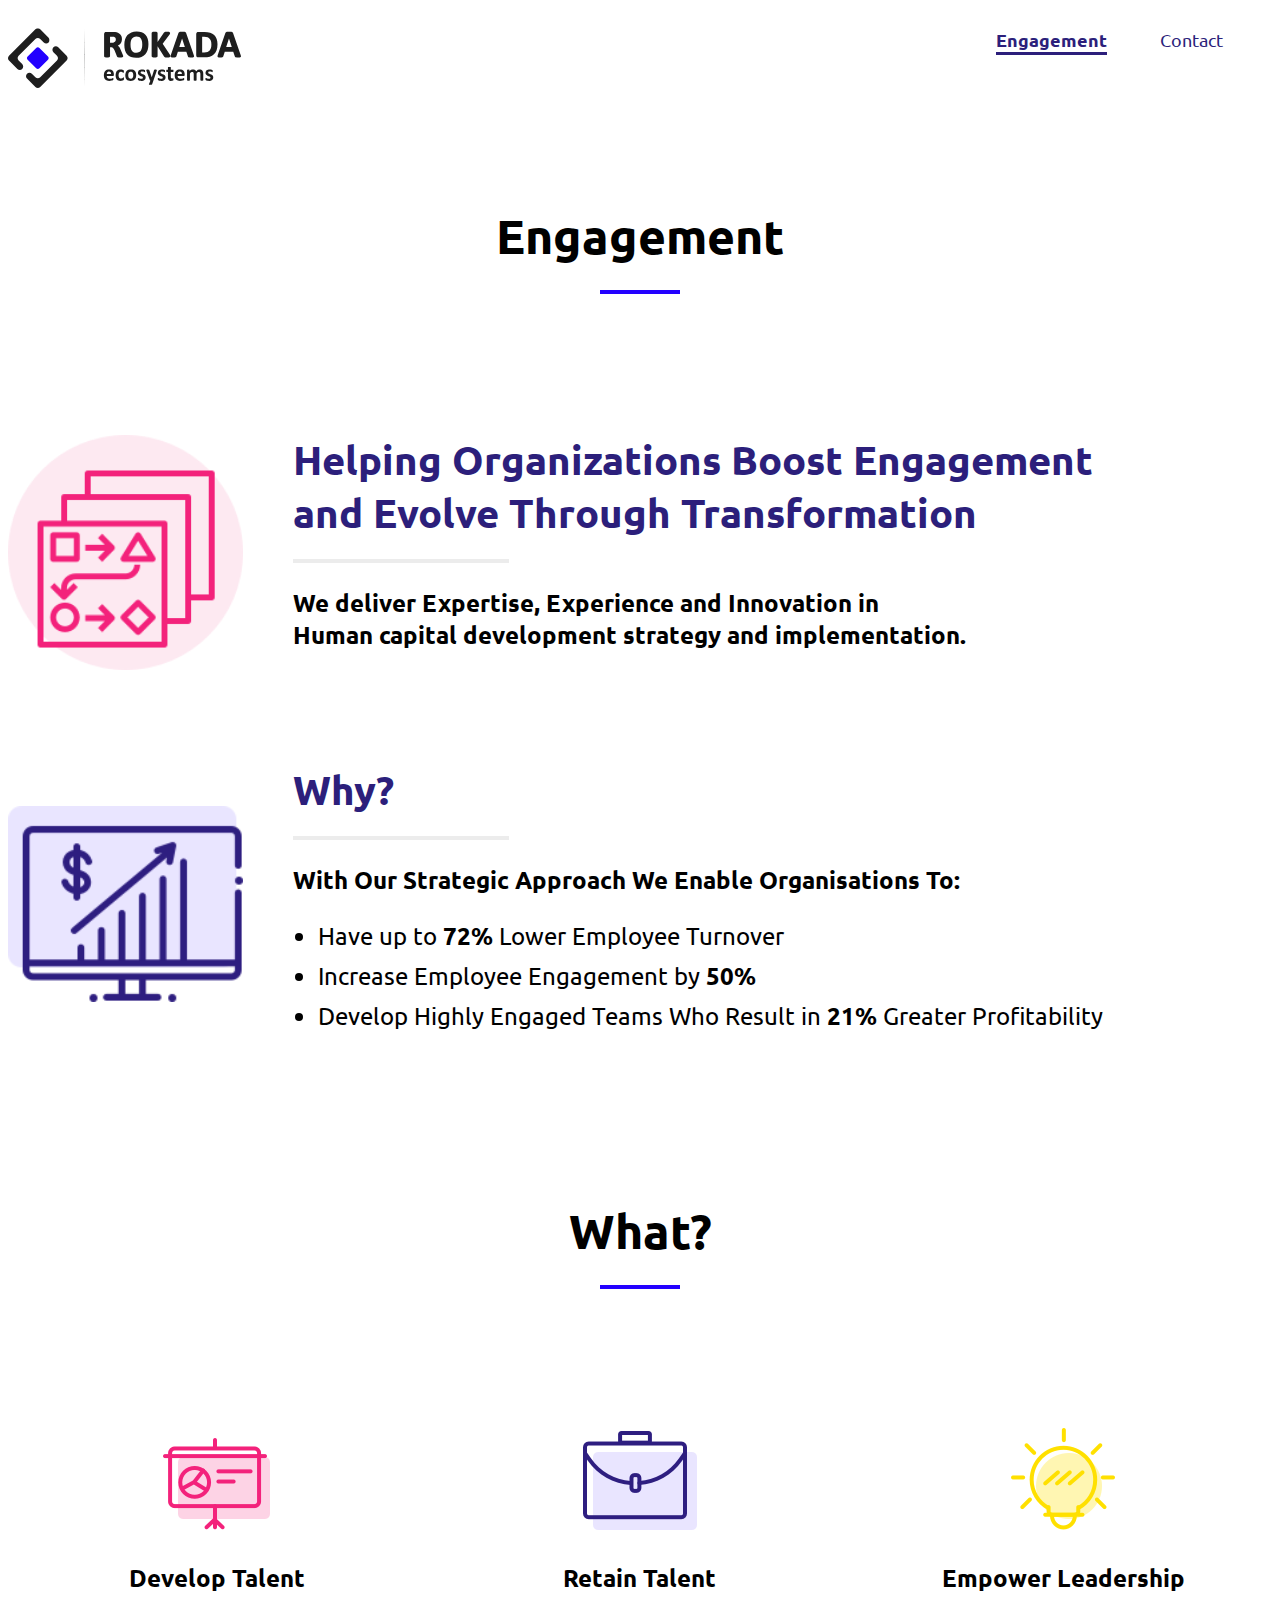
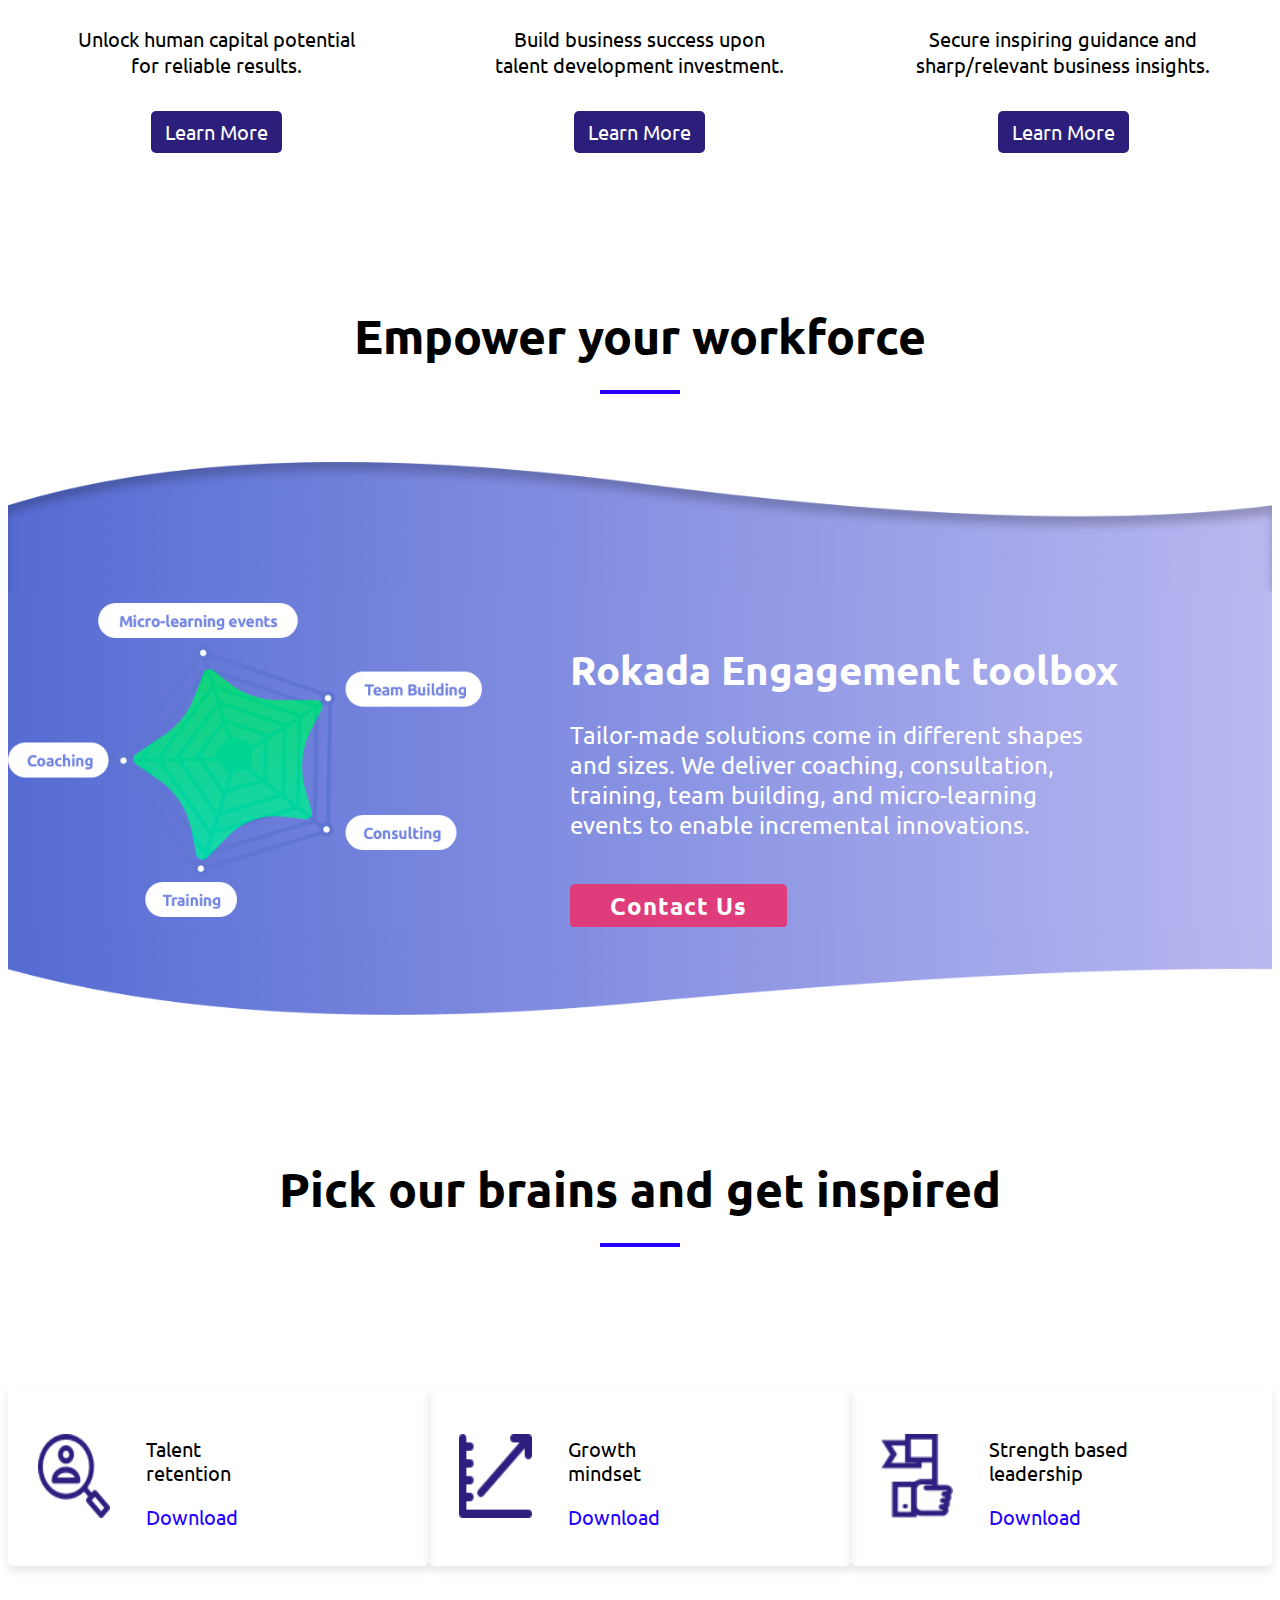
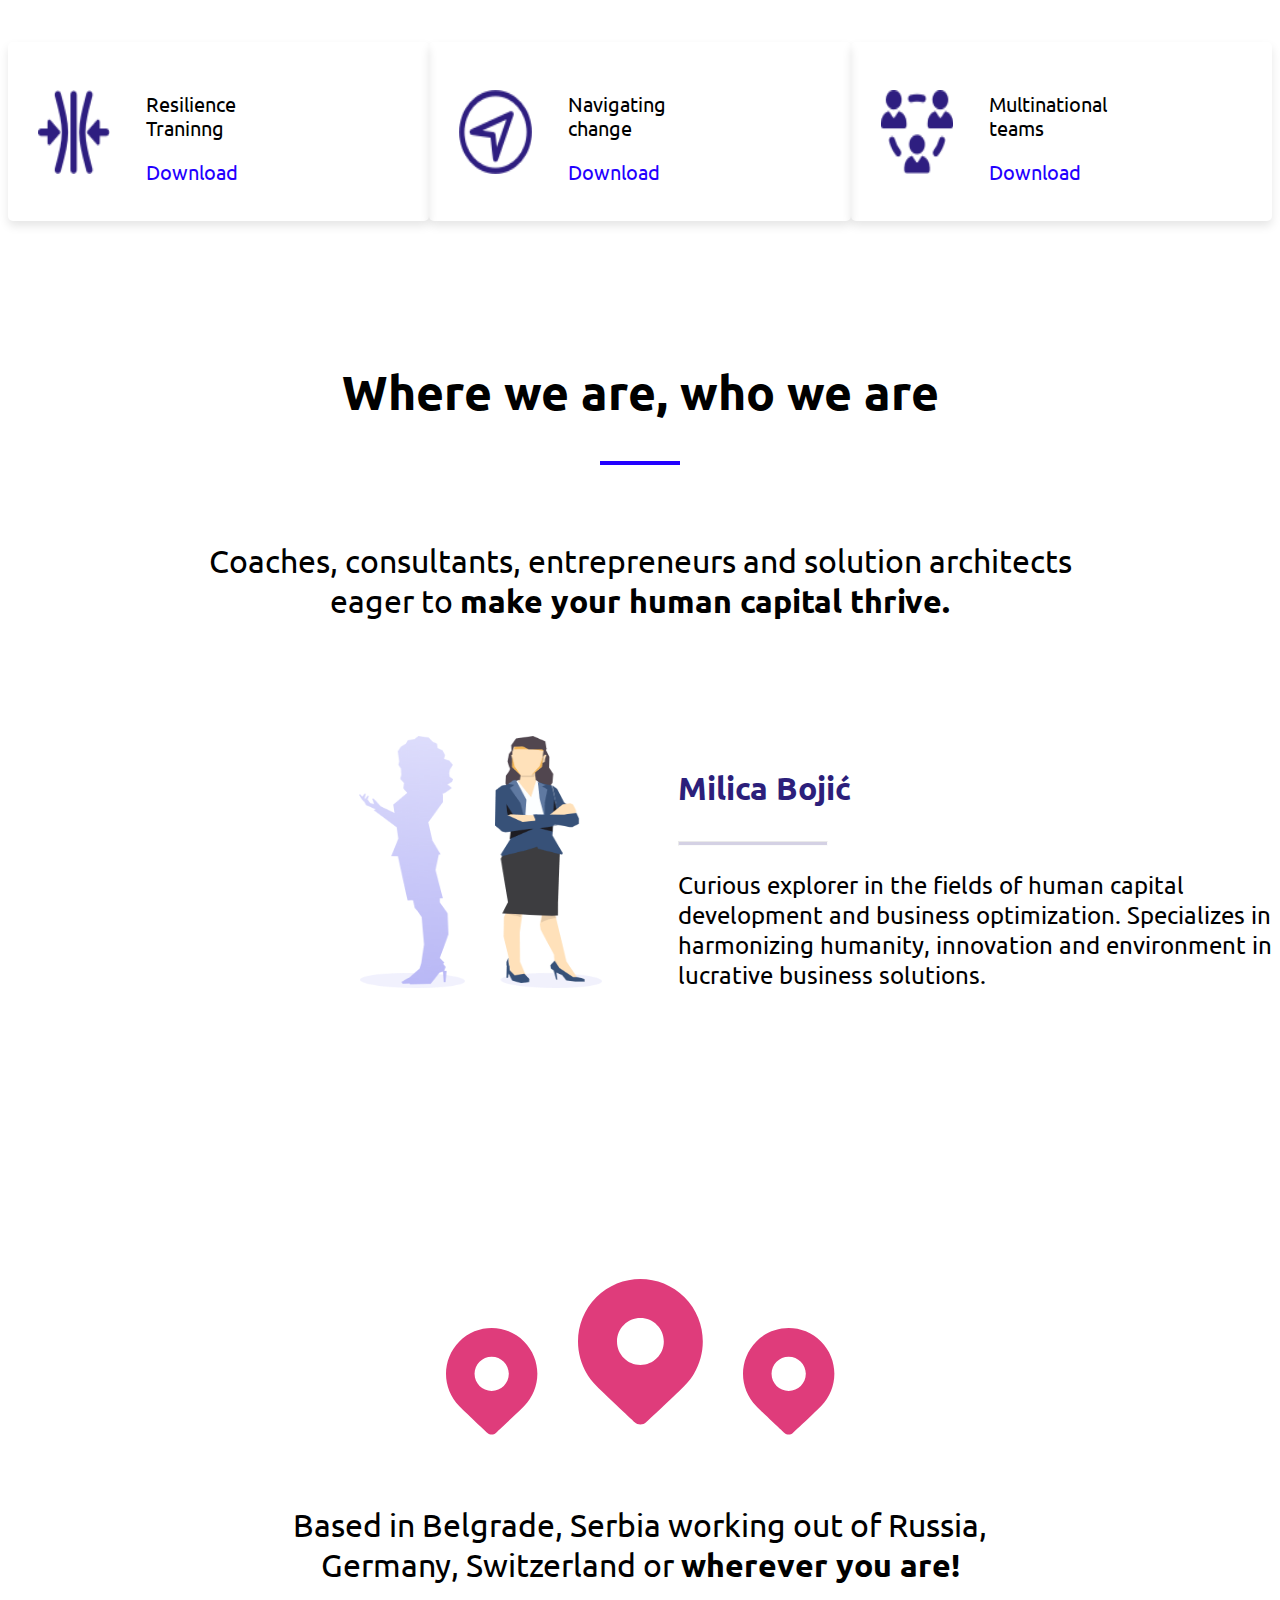
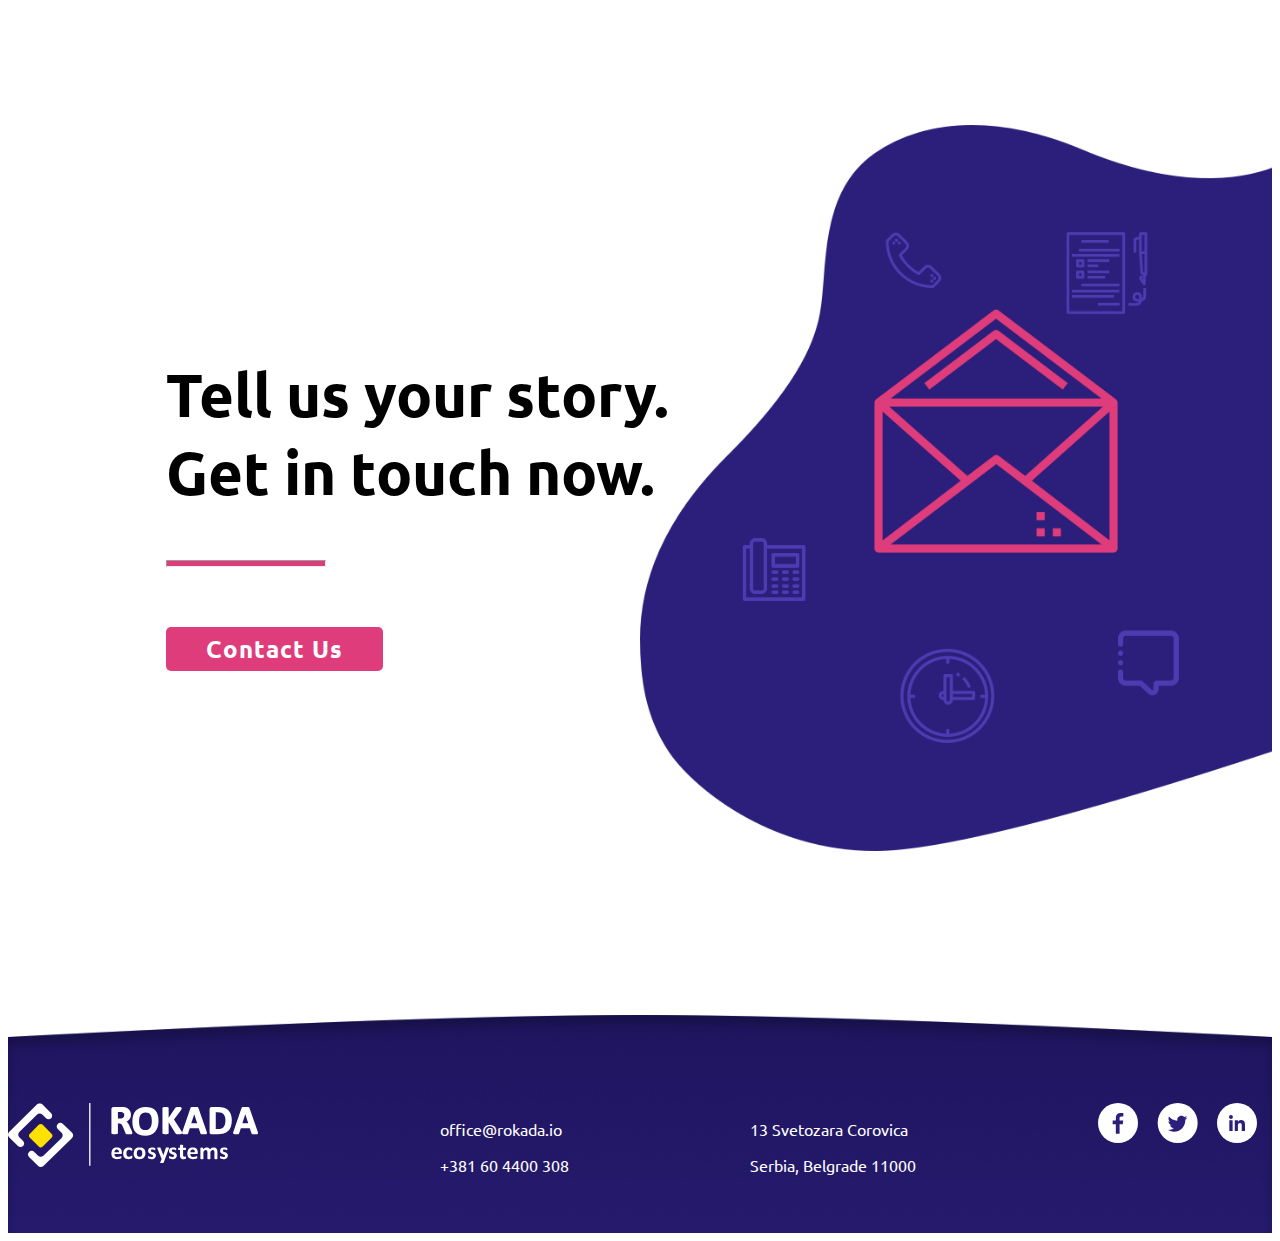
==== HTML/engagement.html @ 3eecfb26 "test" ====
<!DOCTYPE html>
<html lang="en">
<head>
    <meta charset="UTF-8">
    <meta name="viewport" content="width=device-width, initial-scale=1.0">
    <meta http-equiv="X-UA-Compatible" content="ie=edge">
    <link rel="stylesheet" href="https://stackpath.bootstrapcdn.com/bootstrap/4.1.3/css/bootstrap.min.css" integrity="sha384-MCw98/SFnGE8fJT3GXwEOngsV7Zt27NXFoaoApmYm81iuXoPkFOJwJ8ERdknLPMO"
        crossorigin="anonymous">
        <script src="https://code.jquery.com/jquery-3.3.1.slim.min.js" integrity="sha384-q8i/X+965DzO0rT7abK41JStQIAqVgRVzpbzo5smXKp4YfRvH+8abtTE1Pi6jizo" crossorigin="anonymous"></script>
        <script src="https://cdnjs.cloudflare.com/ajax/libs/popper.js/1.14.3/umd/popper.min.js" integrity="sha384-ZMP7rVo3mIykV+2+9J3UJ46jBk0WLaUAdn689aCwoqbBJiSnjAK/l8WvCWPIPm49" crossorigin="anonymous"></script>
        <script src="https://stackpath.bootstrapcdn.com/bootstrap/4.1.3/js/bootstrap.min.js" integrity="sha384-ChfqqxuZUCnJSK3+MXmPNIyE6ZbWh2IMqE241rYiqJxyMiZ6OW/JmZQ5stwEULTy" crossorigin="anonymous"></script>
    <link href="https://fonts.googleapis.com/css?family=Ubuntu:400,400i,500,700,700i" rel="stylesheet">
    <link rel="stylesheet" href="https://use.fontawesome.com/releases/v5.3.1/css/all.css" integrity="sha384-mzrmE5qonljUremFsqc01SB46JvROS7bZs3IO2EmfFsd15uHvIt+Y8vEf7N7fWAU"
        crossorigin="anonymous">
    <title>Engagement</title>
    <link rel="stylesheet" href="../CSS/main.css">
    <link rel="stylesheet" href="../CSS/motion-css-master/motion.min.css">
    <style>
        #imagesOfPeople{
            width: 70%;
            height: 100%;
        }
        #imagesOfPeople img{
            float: right;
            height: 252px;
            margin-left: 5%;
        }
    </style>
</head>
<body>
    <div class="container">
        <header id="engagementHeader">
            <nav class="animation fade-in-down" id="engagementNav">
                <div id="logo">
                    <a href="index.html"><img src="../PICS/188730809.svg" alt="" id="logoEngagement"></a>
                </div>
                <div id="navigationEng">
                    <ul>
                        <li id="navEngagement">Engagement</li>
                        <li class="engLis"><a href="contact.html">Contact</a></li>
                    </ul>
                </div>
            </nav>

            <nav class="navbar navbar-expand-lg navbar-light animation fade-in-down" id="nav3">
                <a class="navbar-brand" href="index.html"> <div id="logo">
                        <img src="../PICS/188730809.svg" alt="">
                    </div>
                </a>
                <button id="navButton" class="navbar-toggler" type="button" data-toggle="collapse" data-target="#navbarNav" aria-controls="navbarNav"
                    aria-expanded="false" aria-label="Toggle navigation">
                    <span class="navbar-toggler-icon"></span>
                </button>
                <div class="collapse navbar-collapse" id="navbarNav">
                    <ul class="navbar-nav">
                        <li class="nav-item active">
                            <a class="nav-link" href="index.html">Home <span class="sr-only">(current)</span></a>
                        </li>
                        
                        <li class="nav-item">
                            <a class="nav-link" href="contact.html">Contact</a>
                        </li>
                    </ul>
                </div>
            </nav>
        </header>

        <section id="engagement">
                <h2 class="h2s engagmentH2 ">Engagement</h2>
                <hr class="blueHR2">

                <div class="engagementDivs">
                    <div class="firstDiv animation">
                        <img src="../PICS/HelpingOrg.png" alt="">
                    </div>
                    <div class="secondDiv animation ">
                        <h3>Helping Organizations Boost Engagement <br> and Evolve Through Transformation</h3>
                        <hr>
                        <p id="secondDivPDesctop">We deliver Expertise, Experience and Innovation in <br> Human capital development strategy and implementation. </p>
                        <p id="secondDivPMobile">We deliver Expertise, Experience and Innovation in Human capital development strategy and implementation. </p>
                    </div>
                </div>

                <div class="engagementDivs">
                    <div class="firstDiv animation">
                        <img src="../PICS/Why.png" alt="">
                    </div>
                    <div class="secondDiv animation ">
                        <h3>Why?</h3>
                        <hr>
                        <p>With Our Strategic Approach We Enable Organisations To:</p>
                        <ul>
                            <li>Have up to <b>72%</b> Lower Employee Turnover</li>
                            <li>Increase Employee Engagement by <b>50%</b></li>
                            <li>Develop Highly Engaged Teams Who Result in <b>21%</b> Greater Profitability</li>
                        </ul>
                    </div>
                </div>
        </section>

        <section id="what">
            <h2 class="h2s engagmentH2">What?</h2>
            <hr class="blueHR2">
            <div id="whatDiv">
                <div class="whatDivs animation" id="developDiv">
                    <img src="../PICS/develop.png" alt="">
                    <h4>Develop Talent</h4>
                    <p>Unlock human capital potential <br> for reliable results. </p>
                    <button id="developButton">Learn More</button>
                </div>

                <div class="whatDivs1" id="developDivShow">
                    <p>Talent is an increasingly scarce resource, so it must be managed to the fullest effect. Letting talent development and engagement happen organically is the same like saying your product or service will develop and sell on their own. That may happen by luck, but we like to be in control of success. That’s why we help you develop and implement strategic retention and talent development for your organisation.</p>
                    <p id="closeDev">CLOSE</p>
                </div>

                <div class="whatDivs animation" id="talentDiv">
                    <img src="../PICS/retain.png" alt="">
                    <h4>Retain Talent</h4>
                    <p>Build business success upon <br> talent development investment.</p>
                    <button id="talentButton">Learn More</button>
                </div>

                <div class="whatDivs1" id="talentDivShow">
                    <p>Losing employees is in general expensive. Losing talent is even more so. These costs are real and measurable. Center for American progress finds that the cost of employee turnover ranges from 16 % for low-paying jobs to 213 % for high-paying jobs. It’s not only the cost of turnover that matters, but its about maximizing deliverables of employees by having them stay within the organization. We facilitate implementation of appropriate retention strategy to help you secure longevity and higher profitability.</p>
                    <p id="closeTalent">CLOSE</p>
                </div>

                <div class="whatDivs animation" id="leaderDiv">
                    <img src="../PICS/empower.png" alt="">
                    <h4>Empower Leadership</h4>
                    <p>Secure inspiring guidance and <br> sharp/relevant business insights.</p>
                    <button id="leaderButton">Learn More</button>
                </div>

                <div class="whatDivs1" id="leaderDivShow">
                        <p>Regardless of your organizational structure being more vertical or flat, leaders have a pivotal role in developing and running teams that succeed or fail to deliver results. There is no “one-size-fits-all” solution to what it means to a be a good leader, but those who inspire, nurture talent and act with integrity are the most successful ones. We help develop leadership that is most suitable for your organization.</p>
                        <p id="closeLeader">CLOSE</p>
                </div>

            </div>
        </section>
    </div>

        <h2 class="h2s engagmentH2" id="empowerH2">Empower your workforce</h2>
        <hr class="blueHR2" id="empowerHR">
        <img src="../PICS/top (1).png" alt="" id="engagementTop">
        <section id="empower">
            <div class="container">
                

                <div id="empowerDiv">
                    <div class="animation" id="empowerLeftDiv">
                        <img src="../PICS/empowerNet.png" alt="">
                    </div>
                    <div id="weCan">
                        <h3>Rokada Engagement toolbox</h3>
                        <p id="weCanDesctopP">Tailor-made solutions come in different shapes <br> and sizes. We deliver coaching, consultation, <br> training, team building, and micro-learning <br> events to enable incremental innovations.</p>
                        <p id="weCanMobileP">Tailor-made solutions come in <br> different shapes and sizes. We deliver coaching, consultation, training, <br> team building, and micro-learning events to enable incremental innovations</p>
                         
                        <button class="pinkButton" id="contactUs"><a href="mailto:office@rokada.io" class="contactUsA">Contact Us</a></button>
                    </div>
                </div>
            </div>
        </section>
        <img src="../PICS/bottom.png" alt="" id="engagementBottom">
        
        <div class="container">

        <section id="pickOur">
                <h2 class="h2s engagmentH2" id="empowerH2">Pick our brains and get inspired</h2>
                <hr class="blueHR2">
                <div class="pickOurDiv">
                    <div class="animation">
                        <img src="../PICS/talentRetention.png" alt="">
                        <div>
                            <p>Talent <br> retention</p>
                            <a href="#"><p>Download</p></a>
                        </div>
                    </div>
                    <div class="animation">
                        <img src="../PICS/growthMindset.png" alt="">
                        <div>
                            <p>Growth <br> mindset</p>
                            <a href="#"><p>Download</p></a>
                        </div> 
                    </div>
                    <div class="animation">
                        <img src="../PICS/leadership.png" alt="">
                        <div>
                            <p>Strength based <br> leadership</p>
                            <a href="#"><p>Download</p></a>
                        </div>
                    </div>
                </div>

                <div class="pickOurDiv">
                        <div class="animation">
                                <img src="../PICS/resilienceTraning (1).png" alt="">
                                <div>
                                    <p>Resilience <br> Traninng</p>
                                    <a href="#"><p>Download</p></a>
                                </div>
                            </div>
                            <div class="animation">
                                <img src="../PICS/navigateChange.png" alt="">
                                <div>
                                    <p>Navigating  <br> change</p>
                                    <a href="#"><p>Download</p></a>
                                </div> 
                            </div>
                            <div class="animation">
                                <img src="../PICS/multiTeams.png" alt="">
                                <div>
                                    <p>Multinational  <br> teams</p>
                                    <a href="#"><p>Download</p></a>
                                </div>
                            </div>
                </div>
        </section>    

        <section id="whereWho">
                <h2 class="h2s">Where we are, who we are</h2>
                <hr class="blueHR2" id="milicaHR">
                <p class="whereP animation" id="wherePDesctop">Coaches, consultants, entrepreneurs and solution architects <br> eager to <strong> make your human capital thrive.</strong></p>
                <p class="whereP" id="wherePMobile">Group of designers, entrepreneurs, data scientists, coaches, researchers eager to <strong>make business more <br> human.</strong></p>
                
                <div id="peopleAndMilica" class="peopleAndMilica2 animation">
                    <div id="imagesOfPeople" >
                        <!-- <img src="../PICS/deki_blank.png" alt=""> -->
                        <img src="../PICS/milica_full1.png" alt="" id="engagementMilica">
                        <img src="../PICS/marija_blank.png" alt="" id="engagementMarija">
                        <!-- <img src="../PICS/igor_blank.png" alt="">
                        <img src="../PICS/emin_blank.png" alt=""> -->
                    </div>    
        
                    <div class="milica" id="engagementMilicaDiv">
                        <h3>Milica Bojić</h3>
                        <hr>
                        <p>Curious explorer in the fields of human capital development and business optimization. Specializes in harmonizing humanity, innovation and environment in lucrative business solutions.</p>
                    </div>
                </div>
    
                <div id="pin">
                    <img src="../PICS/pins.svg" alt="">
                    <p class="pinDesctop">Based in Belgrade, Serbia working out of Russia, <br> Germany, Switzerland or <b>wherever you are!</b></p>
                    <p class="pinMobile" >Based in Belgrade, Serbia working out of Russia, Germany, Switzerland or <b>wherever you are!</b></p>
                </div>
            </section>
        </div>
    
            <section id="inTouch">
                <div class="container">
                    <img src="../PICS/contactIllus.png" alt="" id="contactIllus2">
                    <div id="getInTouch" class="animation">
                        <h2>Tell us your story. <br> Get in touch now.</h2>
                        <hr>
                        <button class="pinkButton" id="contactUs"><a href="mailto:office@rokada.io" class="contactUsA">Contact Us</a></button>
                    </div>
                    <div id="pismo">
                    </div>
                </div>    
                <img src="../PICS/contactIllus.png" alt="" id="contactIllus" class="animation">
            </section>
        
            <footer  id="footerEngagment">
                    <div class="container">
                         <div id="footerEngagmentDivs">
                             <div id="adrress">
                                 <img src="../PICS/LogoOnDark (1).svg" alt="">
                                 <!-- <p>office@rokada.io</p>
                                 <p >+381 60 4400 308</p>
                                 <p>13 Svetozara Corovica</p>
                                 <p>Serbia, Belgrade 11000</p> -->
                             </div>
     
                             <div class="footerEngagmentDiv">
                                <p>office@rokada.io</p>
                                <p >+381 60 4400 308</p>
                                 <!-- <h5>ABOUT</h5>
                                 <p>TEAM</p>
                                 <p>OUR WORK</p>
                                 <p><a href="mailto:office@rokada.io" class="contactA">CONTACT</a></p> -->
                             </div>
     
                             <div class="footerEngagmentDiv">
                                <p>13 Svetozara Corovica</p>
                                <p>Serbia, Belgrade 11000</p>
                                 <!-- <h5>PRODUCTS</h5>
                                 <p>CONSULTING</p>
                                 <p>UX INTERVENTION</p>
                                 <p>UX/UI OVERHAUL</p>
                                 <p>ENTERPRISE</p> -->
                             </div>
     
                             <!-- <div class="footerEngagmentDiv">
                                 <h5>PRESS</h5>
                                 <p>BROCHURES</p>
                                 <p>PRESS KIT</p>
                             </div> -->
     
                             <div class="socialNetworkIcons">
                                     <a href="#"><img src="../PICS/Group 20.svg" alt="" class="engagmentSocialNetwork"></a>
                                     <a href="#"><img src="../PICS/Group 21.svg" alt="" class="engagmentSocialNetwork"></a>
                                     <a href="#"><img src="../PICS/Group 22.svg" alt="" class="engagmentSocialNetwork"></a>
                             </div>
                         </div>
                    </div> 
             </footer>
          
    <script src="../JS/main.js"></script>
             
</body>
</html>
---- CSS/main.css ----
body{
    font-family: Ubuntu;
}
.container{
    width: 100%;
    margin: 0 auto;
    font-family: 'Ubuntu', sans-serif;
}

header{
    height: 95%;
    position: relative;
}

#mreza{
       z-index: -5;
    width: 55%;
    height: 100%;
    position: absolute;
    top: 52;
    right: 0;
    margin-bottom: 140px;
    float: right;
}

#nav2{
    display: none;
}

#nav3{
    display: none;
}

#nav1{
    padding-top: 20px;
    visibility: hidden;
}

#nav1 div{
    display: inline-block;
}

#navigation{
    float: right;
}

#navigation ul{
    list-style-type: none;
    margin: 0;
    padding: 0;
}

#navigation li{
    display: inline-block;
    color: #2C1F7B;
    font-family: 'Ubuntu', sans-serif;
    font-size: 18px;
    /* padding: 4px 8px; */
    margin-right: 35px;
}

#navigation a{
    text-decoration: none;
    color: #2C1F7B;
    padding: 8px 14px;
    border-radius: 5px;
    
}

#navigation a:hover{
    color: #ffffff !important;
    background-color: #2C1F7B;
    
}

#navigation li:hover{
    background-color: #2C1F7B;
    border-radius: 5px;
    cursor: pointer;
}

#headersection{
    width: 45%;
    margin-top: 60px;
    padding-bottom: 25%;
}

#headersection h1{
    font-weight: bolder;
    font-size: 64px;
    color: #2C1F7B;
}

#headersection h6{
    color: #2C1F7B;
    font-family: 'Ubuntu', sans-serif;
    margin-top: 25px;
    font-size: 24px;
}

.pinkButton{
    font-family: 'Ubuntu' ,sans-serif;
    font-size: 24px;
    background-color:#DF3C7B;
    outline: none;
    border-radius: 5px;
    border: none;
    color: #fff;
    padding: 6px 20px;
    font-weight: bold;
    letter-spacing: 1px;
    margin-top: 20px;
}

button:focus{
    outline: none !important;
}

#contactUs{
    padding: 6px 40px;
    
}

.central{
    width: 66%;
    text-align: center;
    margin: 0 auto;
    font-family:'Ubuntu', sans-serif;
}

#offer{
    margin-top: 7%;
    font-size: 32px;
}

#top{
    width: 100%;
    position: relative;
    top: 3px;
    margin-top: 7%;
}

#howDoYouFeel{
    background: linear-gradient(to left, #B9B8F1 0%, #566CD3 100%);
    color: #ffffff;
}

#bottom{
    width: 100%;
    position: relative;
    bottom: 2px;
}

#howDoYouFeel h3{
    text-align: center;
    font-family: 'Ubuntu', sans-serif;
    font-size: 36px;
    font-weight: bold;
}

#howP{
    margin: 47px auto 36px auto;
    text-align: center;
    font-family: 'Ubuntu', sans-serif;
    font-size: 24px;
}

#howDoYouFeel ul{
    width: 65%;
    margin: 25px auto;
    box-sizing: border-box;
    background-color: rgba(255,255,255,0.1);
    padding: 19px 20px 22px 50px;
    font-size: 24px;
    font-family: 'Ubuntu', sans-serif;
}

#howDoYouFeel ul p{
    position: relative;
    right: 18px;
    font-family: 'Ubuntu', sans-serif;
    font-weight: bold;
}

#howDoYouFeel hr{
    width: 14%;
    background-color: #fff;
    height: 3px;
}





#weUnderstand{
    width: 25%;
    margin: 0 auto;
    font-size: 32px;
    font-family: 'Ubuntu', sans-serif;
}



#unpack{
    text-align: center;
    margin-top: 11%;
}

.h2s{
    font-family: 'Ubuntu', sans-serif;
    font-weight: bold;
    font-size: 48px;
}

#unpackP{
    text-align: center;
    font-family: 'Ubuntu', sans-serif;
    font-size: 24px;    
}



.blueHR{
    width: 17%;
    background-color: #2300FF;
    height: 4px;
    margin-top: 2%;
    margin-bottom: 6%;
}

#icons1{
    display: flex;
    justify-content: space-around;
    align-items: flex-end;
    margin-top: 7%;
}

#icons1 div{
    justify-content: flex-end;
    visibility: hidden;    
}

#icons1 h5{
    color: #2C1F7B;
    margin-top: 15px;
    font-family: 'Ubuntu', sans-serif;
    font-size: 24px;
    font-weight: bold;
}

#icons1 p{
    font-family: 'Ubuntu', sans-serif;
    font-size: 20px;    
} 

#icons1 img{
    width: 80%;
}

#weOffer{
    margin-top: 11%;
}

#pyramid2{
    display: none;
}

#weOffer h2{
    text-align: center;
}

#weOffer img{
    width: 50%;
    height: 600px;
    margin-right: 1%;
}



#weOfferDiv{
    display: flex;
    justify-content: space-between;
    margin-top: 8%;
}

#weOfferDiv h5{
    font-family: 'Ubuntu', sans-serif;
    font-size: 24px;
    margin-bottom: 4px;    
}

#weOfferDiv div{
    width: 60%;
}

#weOfferDiv > div{
    visibility: hidden;
}

#weOfferDiv p{
    font-family: 'Ubuntu', sans-serif;
    font-size: 20px;    
}
.goldP{
    border: 2px solid #FFAD00;
    color: #FFAD00;
    opacity: 0.5;
    border-radius: 5px ;
    padding: 4px 5px 4px 12px;
    width: 39%;
    font-family: 'Ubuntu', sans-serif;
    font-size: 20px;
    margin-bottom: 10%;    
}

#engagmentDiv{
    position: relative;
    bottom: 4%;
}

#learnNow{
    border-radius: 5px;
    background-color: #2300FF;
    outline: none;
    border: none;
    color: #fff;
    padding: 8px 23px 8px 17px;
    margin-bottom: -2%;
    font-family: 'Ubuntu', sans-serif;
    font-size: 20px;    
}

#learnNow:hover{
    cursor: pointer;
}

#why{
    margin-top: 11%;
}
#why h2{
    text-align: center;
}

#why h5{
    font-family: 'Ubuntu', sans-serif;
    font-weight: bold;
    font-size: 24px;
    margin-top: 35px;    
}

#icons2 .blueHR{
    margin-top: 9px;
    margin-bottom: 27px;
}

#why p{
    font-family: 'Ubuntu', sans-serif;
    font-size: 20px;    
    font-weight: normal;
}

#icons2{
    display: flex;
    justify-content: space-between;
}

#icons2 div{
    width: 33%;
    text-align: center;
    margin-left: 55px;
    visibility: hidden;
}

#whereWho{
    margin-top: 11%;
}

#whereWho h2{
    text-align: center;
}

.whereP{
    text-align: center;
    font-family: 'Ubuntu', sans-serif;
    font-size: 32px;
}

#imagesOfPeople{
    margin-right: 6%;
    width: 100%;
    
}

#imagesOfPeople img{
    width: 18%;
    height: 100%;
    cursor: pointer;
}

#peopleAndMilica{
    display: flex;
    /* justify-content: space-between; */
    /* align-items: center; */
    margin-top: 9%;
    padding-bottom: 10%;
    visibility: hidden;
}

/* #milicaBlank{
    height: 256px;
} */
/* #peopleAndMilica div{
    display: inline-block;
} */

#milicaHR{
    margin-bottom: 6%;
}

.milica hr{
    width: 25%;
    height: 3px;
    margin: 25px 0 23px 0;
    background-color: #2C1F7B;
    opacity: 0.2;
}

.milica{
    width: 70%;
}

/* #engagementMilicaDiv{
    visibility: hidden;
} */

.milica h3{
    color: #2C1F7B;
    font-weight: bold;
    font-family: 'Ubuntu', sans-serif;
    font-size: 32px;
}

.milica p{
    font-family: 'Ubuntu', sans-serif;
    font-size: 24px;    
}
#pin{
    text-align: center;
    margin-top: 11%;
}

#pin img{
    margin-bottom: 35px;
}

#pin p{
    font-family: 'Ubuntu', sans-serif;
    font-size: 32px;
    margin-bottom: 11%;
}

#inTouch hr{
    width: 25%;
    height: 5px;
    margin: 40px 0;
    background-color: #DF3C7B;    
}

#inTouch{
    display: flex;
    justify-content: space-between;
    align-items: center;
    margin-bottom: 13%;
}

#getInTouch{
    position: relative;
    left: 25%;
    visibility: hidden;
}

#getInTouch h2{
    font-family: 'Ubuntu', sans-serif;
    font-size: 60px;
    font-weight: bold;    
}

#getInTouch button{
    font-family: 'Ubuntu', sans-serif;
    font-size: 24px;
    font-weight: bold;    
    background-color: #DF3C7B;
    
}

#contactIllus{
    width: 50%;
    /* visibility: hidden; */
}

footer{
    background-image: url(../PICS/footer.png);
    padding-top: 7%;
    padding-bottom: 2%;
    background-repeat: no-repeat;
    background-size: cover;
}

.footerDiv{
    display: flex;
    justify-content: space-between;
    color: #ffffff;

}

.footerCards{
    font-family: 'Ubuntu', sans-serif;
    font-size: 16px;    
}

.footerCards h5{
    margin-bottom: 20px;
}

.footerCards p{
    /* opacity: 0.5; */
    margin-bottom: 10px;
}

.socialNetworkIcons img{
    margin-right: 15px;
}

.adrressLocation{
    font-family: 'Ubuntu', sans-serif;
    font-size: 16px;   
}

.adrressLocation img{
    margin-bottom: 37px;
}

.adrressLocation p{
    margin-bottom: 0;
}

.adrressLocation p:nth-of-type(2){
    margin-bottom: 15px;
}

#mobileP{
    display: none;
}

.pinMobile{
    display: none;
}

#contactIllus2{
    display: none;
}

#secondDivPMobile{
    display: none;
}

#weCanMobileP{
    display: none;
}

#wherePMobile{
    display: none;
}

#dekiFull{
    display: none;
}

#developDivShow{
    display: none;
    border-radius: 5px;
    box-shadow: 0 1px 5px 0 rgba(0,0,0,0.1);
    padding: 12px;
}

#talentDivShow{
    display: none;
    border-radius: 5px;
    box-shadow: 0 1px 5px 0 rgba(0,0,0,0.1);
    padding: 12px;
}

#leaderDivShow{
    display: none;
    border-radius: 5px;
    box-shadow: 0 1px 5px 0 rgba(0,0,0,0.1);
    padding: 12px;
}

#closeDev{
    font-size: 20px;
    color: #2C1F7B;
    cursor: pointer;
}

#closeTalent{
    font-size: 20px;
    color: #2C1F7B;
    cursor: pointer;
}

#closeLeader{
    font-size: 20px;
    color: #2C1F7B;
    cursor: pointer;
}

#wherePDesctop{
    visibility: hidden;
}

/* ENGAGEMENT*/


#engagementMilica, #engagementMarija{
    width: 256px;
}
#engagementNav div{
    display: inline-block;
}

#navigationEng{
    float: right;
}

#navigationEng ul{
    list-style-type: none;
    margin: 0;
    padding: 0;
}

#navigationEng li{
    display: inline-block;
    color: #2C1F7B;
    font-family: 'Ubuntu', sans-serif;
    font-size: 18px;
    margin-right: 35px;
}

#navigationEng a{
    text-decoration: none;
    color: #2C1F7B;
    padding: 8px 14px;
}

#navigationEng a:hover{
    background-color: #2C1F7B;
    color: #ffffff;
    padding: 8px 14px;
    border-radius: 5px;
}

#navEngagement{
   font-weight: bold;
   border-bottom: 3px solid #2C1F7B; 
}

#engagementHeader{
    margin-bottom: 9%;
}

 .engagmentH2{
    text-align: center;
    margin-bottom: 24px;
}

/* #engagementDivs div{
    display: inline-block;
} */

.engagementDivs{
    display: flex;
    justify-content: space-between;
    align-items: center;
    margin-bottom: 7%;
}

.firstDiv{
    width: 24%;
    margin-right: 4%;
    visibility: hidden;
}

.firstDiv img{
    width: 100%;
}

.secondDiv{
    width: 100%;
    visibility: hidden;
}

.engagementDivs h3{
    font-family: 'Ubuntu', sans-serif;
    font-weight: bold;
    font-size: 40px;
    color: #2C1F7B;
    margin: 0;
    
}

.engagementDivs hr{
    width: 22%;
    margin: 20px 0;
    background-color: #ECECEC;
    height: 4px;
    border: none;
}

.engagementDivs p{
    font-family: 'Ubuntu', sans-serif;
    font-size: 24px;
    font-weight: bold;
}

.engagementDivs ul{
    padding-left: 25px; 
}

.engagementDivs li{
    font-family: 'Ubuntu', sans-serif;
    font-size: 24px;
    margin-bottom: 8px;
}

#what hr{
    width: 80px;
}

#whatDiv{
    display: flex;
    justify-content: space-between;
    align-items:flex-end;
}

.whatDivs{
    width: 33%;
    text-align: center;
    visibility: hidden;
}
.whatDivs1{
    width: 33%;
    text-align: center;
    
}

.whatDivs h4{
    font-family: 'Ubuntu', sans-serif;
    font-size: 24px;
    font-weight: bold;
    margin-top: 7%;
}
.whatDivs1 h4{
    font-family: 'Ubuntu', sans-serif;
    font-size: 24px;
    font-weight: bold;
    margin-top: 7%;
}



.whatDivs p{
    font-family: 'Ubuntu', sans-serif;
    font-size: 20px;
    margin-top: 6%;
    margin-bottom: 8%;
}
.whatDivs1 p{
    font-family: 'Ubuntu', sans-serif;
    font-size: 20px;
    margin-top: 6%;
    margin-bottom: 8%;
}

.whatDivs button{
    font-family: 'Ubuntu', sans-serif;
    font-size: 20px;
    background-color: #2C1F7B;
    color: #ffffff;
    border-radius: 5px;
    padding: 8px 14px;
    border: none;
    outline: none;   
    cursor: pointer; 
}
.whatDivs1 button{
    font-family: 'Ubuntu', sans-serif;
    font-size: 20px;
    background-color: #2C1F7B;
    color: #ffffff;
    border-radius: 5px;
    padding: 8px 14px;
    border: none;
    outline: none;   
    cursor: pointer; 
}

#what{
    margin: 12% 0;
    
}

#empower{
    background: linear-gradient(to left, #B9B8F1 0%, #566CD3 100%);
    padding-top: 1%;
    
}

#empowerDiv{
    display: flex;
    justify-content: space-between;

}

#empowerLeftDiv{
    margin-left: 0;
    margin-right: 7%;
    width: 54%;
    height: 100%;
    visibility: hidden;
}

#empowerLeftDiv img{
    width: 100%;
    height: 100%;
}

#weCan{
    width: 80%;
    /* visibility: hidden; */
}

#weCan h3{
    margin-bottom: 2%;
}

#copySpan{
    border: 3px dashed #ffffff;
    font-size: 20px;
    font-weight: normal;
    padding: 6px 12px;
    transform: rotate(-18deg);
    display: inline-block;
    
}


#empowerDiv h3{
    font-family: 'Ubuntu', sans-serif;
    font-size: 40px;
    font-weight: bold;
    color: #ffffff;    
}

#empowerHR{
    margin-bottom: 5%;
}

#empowerDiv p{
    font-family: 'Ubuntu', sans-serif;
    font-size: 24px;
    color: #ffffff;    
}

#empowerH2{
    margin-top: 0;
}

#engagementTop{
    width: 100%;
    position: relative;
    top: 5px;
}

#engagementBottom{
    width: 100%;
    position: relative;
    bottom: 1px;
    margin-bottom: 11%;
}



.blueHR2{
    width: 80px;
    background-color: #2300FF;
    height: 4px;
    margin-top: 24x;
    margin-bottom: 11%;
    border: none;
}

.pickOurDiv{
    display: flex;
    justify-content: space-between;
    margin-bottom: 6%;
}

.pickOurDiv > div{
    display: flex;
    justify-content: space-between;
    align-items: center;
    box-shadow: 0 5px 10px 0 rgba(0,0,0,0.1);
    border-radius: 5px;
    padding: 30px 30px;
    width: 30%;
    visibility: hidden;
}

.pickOurDiv > div img{
    width: 20%;
    height: 70%;

}

.pickOurDiv > div p{
    font-family: 'Ubuntu', sans-serif;
    font-size: 20px;
    line-height: 1.2em;
    margin-bottom: 3%;
}


.pickOurDiv > div a{
    text-decoration: none;
    color: #2300FF;
}

.pickOurDiv > div div{
    width: 70%;
}

#footerEngagment{
    color: #ffffff;
    
}

#footerEngagmentDivs{
    display: flex;
    justify-content: space-between;
}


.footerEngagmentDiv{
    font-family: 'Ubuntu', sans-serif;
    font-size: 16px;
}

.footerEngagmentDiv h5{
    margin-bottom: 20px;
}

.footerEngagmentDiv p{
    /* opacity: 0.5; */
    margin-bottom: 10px;
    
}

#adrress{
    font-family: 'Ubuntu', sans-serif;
    font-size: 16px;  
}


#adrress img{
    margin-bottom: 37px;
}

#adrress p{
    margin-bottom: 0;
}

#adrress p:nth-of-type(2){
    margin-bottom: 15px;
}

.engagmentSocialNetwork{
    margin-right: 15px;
}

#engagementNav{
    padding-top: 20px;
    visibility: hidden;
}


.contactUsA{
    text-decoration: none !important;
    color: #ffffff !important;
}

.contactA{
    text-decoration: none;
    color: #fff;
}

.contactA:hover{
    text-decoration: none;
    color: #fff;
}

#pyramid1{
    visibility: hidden;
}



/*  CONTACT */

#container1{
    width: 80%;
    margin: 0 auto;
}

#contactForm{
    margin: 0 auto 12% auto;
    width: 40%;
    box-shadow: 1px 1px 44px rgba(38, 63, 90, 0.09);
    padding: 3.2% 4% 6% 4%;
    font-family: 'Ubuntu', sans-serif;
    
}
label{
    width: 100%;
    margin-bottom: 10%;
}

label:last-of-type{
    margin-bottom: 7%;
}

label p{
    color: #2C1F7B;
    font-weight: bold;
}
#name, #email{
    width: 100%;
    border: 0;
    border-bottom: 2px solid #dee6eb;
    padding-bottom: 18px;
    /* color: #2C1F7B; */
    outline: none;    
}

#name:focus, #email:focus{
    border-bottom: 2px solid #2C1F7B;
    
}

#message{
    width: 100%;
    border: 2px solid #dee6eb;
    outline: none;
}

#message:focus{
    border: 2px solid #2C1F7B;
    
}

#contactH2{
    font-family: 'Ubuntu', sans-serif;
    /* color: #2C1F7B; */
    text-align: center;
    margin: 5% 0 0 0;
    font-weight: bold;
}

#contactH2 + hr{
    width: 14%;
    background-color: #2300FF;
    height: 4px;
    
    margin-bottom: 6%;    
}

#submit{
    font-family: 'Ubuntu' ,sans-serif;
    font-size: 20px;
    background-color:#DF3C7B;
    outline: none;
    border-radius: 5px;
    border: none;
    color: #fff;
    padding: 6px 20px;
    font-weight: bold;
    letter-spacing: 1px;
    float: right;
}



@media only screen and ( max-width: 600px ){
    .container{
        width: 100%;
    }
    #mreza{
        display: none;
    }

    #nav1{
        display: none;
    }

    #nav2{
        display: block;
        width: 100%;
        margin-top: 4%;
        padding: 0;
    }

    #engagementNav{
        display: none;
    }

    #nav3{
        display: block;
        width: 100%;
        margin-top: 4%;
        padding: 0;
    }

    header{
        margin-bottom: 15%;
    }

    #headersection{
        width: 100%;
        margin-top: 9%;
        padding-bottom: 12%;
        
    }

    #headersection h1{
        font-size: 34px;
    }   

    #headersection h6{
        margin-bottom: 3%;
        margin-top: 3%;
    }

    #headersection h6, #headerButton{
        font-size: 14px;
    }

    #headerButton{
        margin-top: 4%;
    }

    #logo img{
        width: 70%;
        cursor: pointer;
    }

    #navButton{
        padding: 10px 9px;
        float: right;
    }

    #offer{
        font-size: 18px;
        margin-top: 5%;
        margin-bottom: 15%;
        width: 90%;
    }

    #howDoYouFeel{
        padding-top: 6%;
        padding-bottom: 6%;
    }
    #howDoYouFeel hr{
        width: 50%;
    }

    #howDoYouFeel h3{
        font-size: 26px;
        width: 90%;
        margin: 0 auto;
    }

     #howP{
        font-size: 14px;
        margin-top: 6%;
    }

    #top{
        top: 3px;
    }

    #howDoYouFeel ul{
        font-size: 14px;
        padding-left: 30px;
        padding-right: 10px;
        line-height: 1.4em;
        width: 90%;
    }

    #howDoYouFeel li{
        margin-bottom: 5%;
        width: 75%;
    }

    #howDoYouFeel p{
        margin-left: 3%;
        margin-bottom: 8%;
        width: 100%;
    }
    
    #weUnderstand{
        font-size: 14px;
        margin: 0 auto !important;
        width: 40% !important;
        text-align: center;
    }

    #bottom{
        margin-bottom: 20%;
    }

    #unpack h2{
        width: 70%;
        margin: 0 auto;
    }

    #unpack h2 + hr{
        width: 50%;
        margin-top: 5%;
    }

    .h2s{
        font-size: 26px;
    }

    #unpackP{
        font-size: 16px;
        width: 82%;
        margin: 0 auto 20% auto;
    }

    #icons1{
        display: block;
    }

    #icons1 div{
        width: 60%;
        margin: 0 auto 20% auto;
    }

    #icons1 div:last-of-type{
        width: 60%;
        margin: 0 auto 40% auto;
    }

    #pyramid1{
        display: none;
    }
    
    #pyramid2{
        display: block;
        visibility: hidden;
    }

    #weOfferDiv{
        display: block;
    }

    #weOffer h2 + hr{
        width: 50%;
        margin-bottom: 12%;
    }
    #weOffer img{
        width: 80%;
        height: 70%;
        margin: 0 auto 12% auto;
    }

    #weOfferDiv div{
        width: 80%;
    }

    .goldP{
        width: 80%;
        margin-bottom: 30%;
        padding: 2px 5px 2px 8px;
    }

    .goldP:last-of-type{
        margin-bottom: 50%;
    }

    #learnNow{
        margin-bottom: 30%;
    }

    #why h2{
        width: 80%;
        margin: 0 auto;
    }

    #why h2 + hr{
        width: 40%;
        margin-bottom: 24%;
    }

    #icons2{
        display: block;
    }

    #icons2 div{
        width: 90%;
        margin: 0 auto 24% auto;
    }

    #whereWho{
        margin-top: 50%;
    }

    #whereWho h2{
        margin: 0 auto;
        width: 60%;
    }

    #whereWho h2 + hr{
        margin-bottom: 12%;
        width: 40%;
    }

    .whereP{
        font-size: 18px;
        width: 100%;
    }

    #peopleAndMilica{
        display: block;
    }

    .milica h3{
        font-size: 20px;
    }

    #imagesOfPeople{
        width: 100%;
        margin: 0 0 12% 0;
        text-align: center;
    }

    

    .milica hr{
        margin: 4% 0 4% 0;
        width: 50%;
    }

    .milica p{
        font-size: 16px;
    }

    #desktopP{
        display: none;
    }

    #mobileP{
        display: block;
        width: 90%;
        margin: 0 auto;
        visibility: hidden;
    }

    #pin p{
        font-size: 18px;
    }

    #pin{
        margin: 20% 0;
    }

    #pin img{
        width: 60%;
    }

    .pinDesctop{
        display: none;
    }

    .pinMobile{
        display: block;
        width: 85%;
        margin: 0 auto;
    }

    #contactIllus{
        display: none;
    }

    #contactIllus2{
        display: block;
        width: 100%;
        margin-left: 4.6%;
        margin-bottom: 20%;
        /* visibility: hidden; */
    }

    #getInTouch{
        left: 2%;
        margin-bottom: 8%;
    }

    #getInTouch h2{
        font-size: 34px;
    }

    #contactUs{
        font-size: 14px !important;
        padding: 4px 17px;
        margin-top: 0;
    }

    

    #getInTouch hr{
        margin: 5% 0;
        width: 50%;
    }

    .footerDiv{
        display: block;
        text-align: center;
        margin-top: 20%;  
    }

    .adrressLocation p{
        display: none;
    }

    .adrressLocation img{
        margin-bottom: 12%;
        width: 70%;
        height: 20%;
    }

    .footerCards{
        display: none;
    }

    footer{
        background-image: url(../PICS/footer.png);
        padding-top: 5%;
        padding-bottom: 15%;
        background-repeat: no-repeat;
        background-size: 100% 100%;
    }
    
    #footerEngagment{
        background-image: url(../PICS/footer.png);
        padding-top: 5%;
        padding-bottom: 15%;
        background-repeat: no-repeat;
        background-size: 100% 100%;
    }

    #footerEngagmentDivs{
        display: block;
        text-align: center;
        margin-top: 20%
    }

    #adrress p{
            display: none;
    }

    #adrress img{
        margin-bottom: 19%;
        width: 70%;
        height: 20%;
    }

    .footerEngagmentDiv{
        display: none;
    }

    .engagementDivs{
        display: block;
        width: 80%;
        margin: 0 auto;
    }

    .firstDiv{
        width: 70%;
        margin: 15% auto;
    }

    .secondDiv p{
        font-size: 20px;
        width: 95%;
    }

    .engagementDivs h3{
        font-size: 24px;
        text-align: center;
    }
    
    #secondDivPDesctop{
        display: none;
    }

    #secondDivPMobile{
        display: block;
        font-weight: normal;
    }

    .secondDiv li{
        font-size: 20px;
        line-height: 24px;
    }

    .engagementDivs hr{
        width: 64%;
        margin: 20px auto;
    }

    #engagement h2 + hr{
        width: 45%;
    }

    #what hr{
        width: 45%;
        margin-bottom: 19%;
    }

    #whatDiv{
        display: block;
    }

    .whatDivs{
        width: 85%;
        margin: 0 auto 20% auto;

    }

    #empowerDiv{
        display: block;
        width: 90%;
        margin: 0 auto;
    }

    #empowerLeftDiv{
        width: 100%;
        margin: 7% auto 0 auto; 
    }

    #copySpan{
        display: none;
    }

    #weCan{
        width: 100%;
        margin: 10% auto 0 auto;
    }

    #weCan h3{
        font-size: 26px;
    }

    #weCan p{
        font-size: 16px;
        margin-top: 7%;
    }

    #weCan .pinkButton{
        font-size: 14px;
        margin-bottom: 12%;
    }

    .pickOurDiv{
        display: block;
    }

    .pickOurDiv div{
        width: 100%;
        margin-bottom: 10%;
        padding-left: 12%;
    }
    .pickOurDiv > div img{
        height: 100%;
    }

    .pickOurDiv > div div{
        margin: 0;
    }

    #weCanMobileP{
        display: block;
    }

    #weCanDesctopP{
        display: none;
    }

    #empowerH2{
        width: 65%;
        margin: 0 auto;
    }

    #empowerH2 + hr{
        width: 45%;
        margin-bottom: 15%;
    }

    #whereWho{
        margin-top: 30%;
    }

    #wherePMobile{
        display: block;
        width: 90%;
        margin: 0 auto;
    }

    #wherePDesctop{
        display: none;
        
    }

    #whereWho h2 + hr{
        width: 45%;
    }

    .peopleAndMilica2{
        display: inline-grid !important;
    }

    #contactForm{
        width: 80%;
        padding-bottom: 15%;
    }
    #contactFooter{
        /* position: absolute;
        bottom: 0; */
        margin-top: 40%;
    }

    #submit{
        font-size: 14px;
        margin: 0 auto;
    }
}
---- CSS/motion-css-master/motion.min.css ----
/*Motion CSS The library of CSS3 animation create by Petr Pavlyuk  - http://pavlyukpetr.com Copyright (c) 2015-2016 Petr Pavlyuk*/
#animation{visibility:hidden}.animation{visibility:visible!important;animation-fill-mode:both!important;-webkit-animation-fill-mode:both!important}.replay{-webkit-animation-iteration-count:infinite!important;animation-iteration-count:infinite!important}.delay-05s{-webkit-animation-delay:.5s!important;animation-delay:.5s!important}.delay-1s{-webkit-animation-delay:1s!important;animation-delay:1s!important}.delay-1-5s{-webkit-animation-delay:1.5s!important;animation-delay:1.5s!important}.delay-2s{-webkit-animation-delay:2s!important;animation-delay:2s!important}.delay-3s{-webkit-animation-delay:3s!important;animation-delay:3s!important}.fade-in{-webkit-animation:fade-in 1.2s;animation:fade-in 1.2s;-webkit-animation-timing-function:ease-in-out;animation-timing-function:ease-in-out}@-webkit-keyframes fade-in{0%{opacity:0}100%{opacity:1}}@keyframes fade-in{0%{opacity:0}100%{opacity:1}}.fade-out{-webkit-animation:fade-out 1s;animation:fade-out 1s;-webkit-animation-timing-function:ease-out;animation-timing-function:ease-out}@-webkit-keyframes fade-out{0%{opacity:1}100%{opacity:0}}@keyframes fade-out{0%{opacity:1}100%{opacity:0}}.fade-in-right{-webkit-animation:fade-in-right 1s;animation:fade-in-right 1s;-webkit-animation-timing-function:ease-out;animation-timing-function:ease-out}@-webkit-keyframes fade-in-right{0%{-webkit-transform:translateX(-100%);opacity:0}100%{-webkit-transform:translateX(0%);opacity:1}}@keyframes fade-in-right{0%{transform:translateX(-100%);opacity:0}100%{transform:translateX(0%);opacity:1}}.fade-in-left{-webkit-animation:fade-in-left 1s;animation:fade-in-left 1s;-webkit-animation-timing-function:ease-out;animation-timing-function:ease-out}@-webkit-keyframes fade-in-left{0%{-webkit-transform:translateX(100%);opacity:0}100%{-webkit-transform:translateX(0%);opacity:1}}@keyframes fade-in-left{0%{transform:translateX(100%);opacity:0}100%{transform:translateX(0%);opacity:1}}.fade-in-up{-webkit-animation:fade-in-up 1s;animation:fade-in-up 1s;-webkit-animation-timing-function:ease-out;animation-timing-function:ease-out}@-webkit-keyframes fade-in-up{0%{-webkit-transform:translateY(100%);opacity:0}100%{-webkit-transform:translateY(0%);opacity:1}}@keyframes fade-in-up{0%{transform:translateY(100%);opacity:0}100%{transform:translateY(0%);opacity:1}}.fade-in-down{-webkit-animation:fade-in-down 1s;animation:fade-in-down 1s;-webkit-animation-timing-function:ease-out;animation-timing-function:ease-out}@-webkit-keyframes fade-in-down{0%{-webkit-transform:translateY(-100%);opacity:0}100%{-webkit-transform:translateY(0%);opacity:1}}@keyframes fade-in-down{0%{transform:translateY(-100%);opacity:0}100%{transform:translateY(0%);opacity:1}}.fade-out-right{-webkit-animation:fade-out-right 1s;animation:fade-out-right 1s;-webkit-animation-timing-function:ease-out;animation-timing-function:ease-out}@-webkit-keyframes fade-out-right{0%{-webkit-transform:translateX(0%);opacity:1}100%{-webkit-transform:translateX(100%);opacity:0}}@keyframes fade-out-right{0%{transform:translateX(0%);opacity:1}100%{transform:translateX(100%);opacity:0}}.fade-out-left{-webkit-animation:fade-out-left 1s;animation:fade-out-left 1s;-webkit-animation-timing-function:ease-out;animation-timing-function:ease-out}@-webkit-keyframes fade-out-left{0%{-webkit-transform:translateX(0%);opacity:1}100%{-webkit-transform:translateX(-100%);opacity:0}}@keyframes fade-out-left{0%{transform:translateX(0%);opacity:1}100%{transform:translateX(-100%);opacity:0}}.fade-out-up{-webkit-animation:fade-out-up 1s;animation:fade-out-up 1s;-webkit-animation-timing-function:ease-out;animation-timing-function:ease-out}@-webkit-keyframes fade-out-up{0%{-webkit-transform:translateY(0%);opacity:1}100%{-webkit-transform:translateY(-100%);opacity:0}}@keyframes fade-out-up{0%{transform:translateY(0%);opacity:1}100%{transform:translateY(-100%);opacity:0}}.fade-out-down{-webkit-animation:fade-out-down 1s;animation:fade-out-down 1s;-webkit-animation-timing-function:ease-out;animation-timing-function:ease-out}@-webkit-keyframes fade-out-down{0%{-webkit-transform:translateY(0%);opacity:1}100%{-webkit-transform:translateY(100%);opacity:0}}@keyframes fade-out-down{0%{transform:translateY(0%);opacity:1}100%{transform:translateY(100%);opacity:0}}.slide-in-right{-webkit-animation:slide-in-right 1.2s;animation:slide-in-right 1.2s;-webkit-animation-timing-function:ease;animation-timing-function:ease}@-webkit-keyframes slide-in-right{0%{-webkit-transform:translateX(-2000px)}100%{-webkit-transform:translateX(0px)}}@keyframes slide-in-right{0%{transform:translateX(-2000px)}100%{transform:translateX(0px)}}.slide-in-left{-webkit-animation:slide-in-left 1.2s;animation:slide-in-left 1.2s;-webkit-animation-timing-function:ease;animation-timing-function:ease}@-webkit-keyframes slide-in-left{0%{-webkit-transform:translateX(2000px)}100%{-webkit-transform:translateX(0px)}}@keyframes slide-in-left{0%{transform:translateX(2000px)}100%{transform:translateX(0px)}}.slide-in-up{-webkit-animation:slide-in-up 1.2s;animation:slide-in-up 1.2s;-webkit-animation-timing-function:ease;animation-timing-function:ease}@-webkit-keyframes slide-in-up{0%{-webkit-transform:translateY(1000px)}100%{-webkit-transform:translateY(0px)}}@keyframes slide-in-up{0%{transform:translateY(1000px)}100%{transform:translateY(0px)}}.slide-in-down{-webkit-animation:slide-in-down 1.2s;animation:slide-in-down 1.2s;-webkit-animation-timing-function:ease;animation-timing-function:ease}@-webkit-keyframes slide-in-down{0%{-webkit-transform:translateY(-1000px)}100%{-webkit-transform:translateY(0px)}}@keyframes slide-in-down{0%{transform:translateY(-1000px)}100%{transform:translateY(0px)}}.slide-out-right{-webkit-animation:slide-out-right 1.5s;animation:slide-out-right 1.5s;-webkit-animation-timing-function:ease;animation-timing-function:ease}@-webkit-keyframes slide-out-right{0%{-webkit-transform:translateX(0px)}100%{-webkit-transform:translateX(2000px)}}@keyframes slide-out-right{0%{transform:translateX(0px)}100%{transform:translateX(2000px)}}.slide-out-left{-webkit-animation:slide-out-left 1.5s;animation:slide-out-left 1.5s;-webkit-animation-timing-function:ease;animation-timing-function:ease}@-webkit-keyframes slide-out-left{0%{-webkit-transform:translateX(0px)}100%{-webkit-transform:translateX(-2000px)}}@keyframes slide-out-left{0%{transform:translateX(0px)}100%{transform:translateX(-2000px)}}.slide-out-up{-webkit-animation:slide-out-up 1.2s;animation:slide-out-up 1.2s;-webkit-animation-timing-function:ease;animation-timing-function:ease}@-webkit-keyframes slide-out-up{0%{-webkit-transform:translateY(0px)}100%{-webkit-transform:translateY(-1000px)}}@keyframes slide-out-up{0%{transform:translateY(0px)}100%{transform:translateY(-1000px)}}.slide-out-down{-webkit-animation:slide-out-down 1.2s;animation:slide-out-down 1.2s;-webkit-animation-timing-function:ease;animation-timing-function:ease}@-webkit-keyframes slide-out-down{0%{-webkit-transform:translateY(0px)}100%{-webkit-transform:translateY(1000px)}}@keyframes slide-out-down{0%{transform:translateY(0px)}100%{transform:translateY(1000px)}}.bounce-in{-webkit-animation:bounce-in 1.2s;animation:bounce-in 1.2s;-webkit-animation-timing-function:ease-out;animation-timing-function:ease-out}@keyframes bounce-in{0%{transform:scale(.9);opacity:0}25%{transform:scale(1.2)}40%{transform:scale(.8)}50%{transform:scale(1.1)}60%{transform:scale(.9)}70%{transform:scale(1.05);opacity:1}80%{transform:scale(.95)}90%{transform:scale(1.01)}100%{transform:scale(1)}}@-webkit-keyframes bounce-in{0%{-webkit-transform:scale(.9);opacity:0}25%{-webkit-transform:scale(1.2)}40%{-webkit-transform:scale(.8)}50%{-webkit-transform:scale(1.1)}60%{-webkit-transform:scale(.9)}70%{-webkit-transform:scale(1.05);opacity:1}80%{-webkit-transform:scale(.95)}90%{-webkit-transform:scale(1.01)}100%{-webkit-transform:scale(1)}}.bounce-in-right{-webkit-animation:bounce-in-right 1.2s;animation:bounce-in-right 1.2s;-webkit-animation-timing-function:ease-out;animation-timing-function:ease-out}@keyframes bounce-in-right{0%{transform:translateX(-2000px)}63%{transform:translateX(30px)}70%,80%,90%,100%{transform:translateX(0px)}75%{transform:translateX(14px)}85%{transform:translateX(8px)}95%{transform:translateX(4px)}}@-webkit-keyframes bounce-in-right{0%{-webkit-transform:translateX(-2000px)}63%{-webkit-transform:translateX(30px)}70%,80%,90%,100%{-webkit-transform:translateX(0px)}75%{-webkit-transform:translateX(14px)}85%{-webkit-transform:translateX(8px)}95%{-webkit-transform:translateX(4px)}}.bounce-in-left{-webkit-animation:bounce-in-left 1.2s;animation:bounce-in-left 1.2s;-webkit-animation-timing-function:ease-out;animation-timing-function:ease-out}@keyframes bounce-in-left{0%{transform:translateX(2000px)}63%{transform:translateX(-30px)}70%,80%,90%,100%{transform:translateX(0px)}75%{transform:translateX(-14px)}85%{transform:translateX(-8px)}95%{transform:translateX(-4px)}}@-webkit-keyframes bounce-in-left{0%{-webkit-transform:translateX(2000px)}63%{-webkit-transform:translateX(-30px)}70%,80%,90%,100%{-webkit-transform:translateX(0px)}75%{-webkit-transform:translateX(-14px)}85%{-webkit-transform:translateX(-8px)}95%{-webkit-transform:translateX(-4px)}}.bounce-in-up{-webkit-animation:bounce-in-up 1.2s;animation:bounce-in-up 1.2s;-webkit-animation-timing-function:ease-out;animation-timing-function:ease-out}@keyframes bounce-in-up{0%{transform:translateY(1000px)}25%{transform:translateY(50px)}30%,55%,70%,80%,90%,100%{transform:translateY(0px)}45%{transform:translateY(25px)}63%{transform:translateY(15px)}75%{transform:translateY(7px)}85%{transform:translateY(4px)}95%{transform:translateY(2px)}}@-webkit-keyframes bounce-in-up{0%{-webkit-transform:translateY(1000px)}25%{-webkit-transform:translateY(50px)}30%,55%,70%,80%,90%,100%{-webkit-transform:translateY(0px)}45%{-webkit-transform:translateY(25px)}63%{-webkit-transform:translateY(15px)}75%{-webkit-transform:translateY(7px)}85%{-webkit-transform:translateY(4px)}95%{-webkit-transform:translateY(2px)}}.bounce-in-down{-webkit-animation:bounce-in-down 1.2s;animation:bounce-in-down 1.2s;-webkit-animation-timing-function:ease-out;animation-timing-function:ease-out}@keyframes bounce-in-down{0%{transform:translateY(-1000px)}25%{transform:translateY(-50px)}30%,55%,70%,80%,90%,100%{transform:translateY(0px)}45%{transform:translateY(-25px)}63%{transform:translateY(-15px)}75%{transform:translateY(-7px)}85%{transform:translateY(-4px)}95%{transform:translateY(-2px)}}@-webkit-keyframes bounce-in-down{0%{-webkit-transform:translateY(-1000px)}25%{-webkit-transform:translateY(-50px)}30%,55%,70%,80%,90%,100%{-webkit-transform:translateY(0px)}45%{-webkit-transform:translateY(-25px)}63%{-webkit-transform:translateY(-15px)}75%{-webkit-transform:translateY(-7px)}85%{-webkit-transform:translateY(-4px)}95%{-webkit-transform:translateY(-2px)}}.roll-in-right{-webkit-animation:roll-in-right 1.2s;animation:roll-in-right 1.2s}@keyframes roll-in-right{0%{transform:translateX(-100%) rotate(-130deg);opacity:0}100%{transform:translateX(0%) rotate(0deg);opacity:1}}@-webkit-keyframes roll-in-right{0%{-webkit-transform:translateX(-100%) rotate(-130deg);opacity:0}100%{-webkit-transform:translateX(0%) rotate(0deg);opacity:1}}.roll-in-left{-webkit-animation:roll-in-left 1.2s;animation:roll-in-left 1.2s}@keyframes roll-in-left{0%{transform:translateX(100%) rotate(130deg);opacity:0}100%{transform:translateX(0%) rotate(0deg);opacity:1}}@-webkit-keyframes roll-in-left{0%{-webkit-transform:translateX(100%) rotate(130deg);opacity:0}100%{-webkit-transform:translateX(0%) rotate(0deg);opacity:1}}.roll-out-right{-webkit-animation:roll-out-right 1.2s;animation:roll-out-right 1.2s}@keyframes roll-out-right{0%{transform:translateX(0%) rotate(0deg);opacity:1}100%{transform:translateX(100%) rotate(130deg);opacity:0}}@-webkit-keyframes roll-out-right{0%{-webkit-transform:translateX(0%) rotate(0deg);opacity:1}100%{-webkit-transform:translateX(100%) rotate(130deg);opacity:0}}.roll-out-left{-webkit-animation:roll-out-left 1.2s;animation:roll-out-left 1.2s}@keyframes roll-out-left{0%{transform:translateX(0%) rotate(0deg);opacity:1}100%{transform:translateX(-100%) rotate(-130deg);opacity:0}}@-webkit-keyframes roll-out-left{0%{-webkit-transform:translateX(0%) rotate(0deg);opacity:1}100%{-webkit-transform:translateX(-100%) rotate(-130deg);opacity:0}}.rotbo-in-right{-webkit-animation:rotbo-in-right 1.1s;animation:rotbo-in-right 1.1s;-webkit-animation-timing-function:ease-out;animation-timing-function:ease-out}@keyframes rotbo-in-right{0%{transform:translateX(-1000px) rotateZ(-540deg)}63%{transform:translateX(15px) rotateZ(20deg)}75%{transform:translateX(-7px) rotateZ(-7deg)}85%{transform:translateX(4px) rotateZ(4deg)}95%{transform:translateX(-2px) rotateZ(-2deg)}100%{transform:translateX(0px) rotateZ(0deg)}}@-webkit-keyframes rotbo-in-right{0%{-webkit-transform:translateX(-1000px) rotateZ(-540deg)}63%{-webkit-transform:translateX(15px) rotateZ(20deg)}75%{-webkit-transform:translateX(-7px) rotateZ(-7deg)}85%{-webkit-transform:translateX(4px) rotateZ(4deg)}95%{-webkit-transform:translateX(-2px) rotateZ(-2deg)}100%{-webkit-transform:translateX(0px) rotateZ(0deg)}}.rotbo-in-left{-webkit-animation:rotbo-in-left 1.1s;animation:rotbo-in-left 1.1s;-webkit-animation-timing-function:ease-out;animation-timing-function:ease-out}@keyframes rotbo-in-left{0%{transform:translateX(1000px) rotateZ(540deg)}63%{transform:translateX(-15px) rotateZ(-20deg)}75%{transform:translateX(7px) rotateZ(7deg)}85%{transform:translateX(-4px) rotateZ(-4deg)}95%{transform:translateX(2px) rotateZ(2deg)}100%{transform:translateX(0px) rotateZ(0deg)}}@-webkit-keyframes rotbo-in-left{0%{-webkit-transform:translateX(1000px) rotateZ(540deg)}63%{-webkit-transform:translateX(-15px) rotateZ(-20deg)}75%{-webkit-transform:translateX(7px) rotateZ(7deg)}85%{-webkit-transform:translateX(-4px) rotateZ(-4deg)}95%{-webkit-transform:translateX(2px) rotateZ(2deg)}100%{-webkit-transform:translateX(0px) rotateZ(0deg)}}.rotbo-out-left{-webkit-animation:rotbo-out-left 2s;animation:rotbo-out-left 2s;-webkit-animation-timing-function:ease-out;animation-timing-function:ease-out}@keyframes rotbo-out-left{0%{transform:translateX(0%) rotateZ(0deg)}20%{transform:translateX(15px) rotateZ(20deg)}100%{transform:translateX(-2000px) rotateZ(-1080deg)}}@-webkit-keyframes rotbo-out-left{0%{-webkit-transform:translateX(0%) rotateZ(0deg)}20%{-webkit-transform:translateX(15px) rotateZ(20deg)}100%{-webkit-transform:translateX(-2000px) rotateZ(-1080deg)}}.rotbo-out-right{-webkit-animation:rotbo-out-right 2s;animation:rotbo-out-right 2s;-webkit-animation-timing-function:ease-out;animation-timing-function:ease-out}@keyframes rotbo-out-right{0%{transform:translateX(0%) rotateZ(0deg)}20%{transform:translateX(-15px) rotateZ(-20deg)}100%{transform:translateX(2000px) rotateZ(1080deg)}}@-webkit-keyframes rotbo-out-right{0%{-webkit-transform:translateX(0%) rotateZ(0deg)}20%{-webkit-transform:translateX(-15px) rotateZ(-20deg)}100%{-webkit-transform:translateX(2000px) rotateZ(1080deg)}}.flip{-webkit-animation:flip 1.3s;animation:flip 1.3s;-webkit-animation-timing-function:ease-out;animation-timing-function:ease-out}@keyframes flip{0%{transform:rotateY(-360deg)}40%{transform:scale(1.6) rotateY(-190deg)}50%{transform:scale(1.6) rotateY(-150deg)}80%{transform:scale(.95)}100%{transform:scale(1)}}@-webkit-keyframes flip{0%{-webkit-transform:perspective(500px) rotateX(70deg);opacity:.2}30%{-webkit-transform:perspective(500px) rotateX(-50deg)}45%{-webkit-transform:perspective(500px) rotateX(30deg)}65%{-webkit-transform:perspective(500px) rotateX(-20deg)}85%{-webkit-transform:perspective(500px) rotateX(10deg)}100%{-webkit-transform:perspective(500px) rotateX(0deg)}}.flip-in-x{-webkit-animation:flip-in-x 1.2s;animation:flip-in-x 1.2s}@keyframes flip-in-x{0%{transform:perspective(500px) rotateX(70deg);opacity:.2}30%{transform:perspective(500px) rotateX(-50deg)}45%{transform:perspective(500px) rotateX(30deg)}65%{transform:perspective(500px) rotateX(-20deg)}85%{transform:perspective(500px) rotateX(10deg)}100%{transform:perspective(500px) rotateX(0deg)}}@-webkit-keyframes flip-in-x{0%{-webkit-transform:perspective(500px) rotateX(70deg);opacity:.2}30%{-webkit-transform:perspective(500px) rotateX(-50deg)}45%{-webkit-transform:perspective(500px) rotateX(30deg)}65%{-webkit-transform:perspective(500px) rotateX(-20deg)}85%{-webkit-transform:perspective(500px) rotateX(10deg)}100%{-webkit-transform:perspective(500px) rotateX(0deg)}}.flip-in-y{-webkit-animation:flip-in-y 1.2s;animation:flip-in-y 1.2s}@keyframes flip-in-y{0%{transform:perspective(500px) rotateY(70deg);opacity:.2}30%{transform:perspective(500px) rotateY(-50deg)}45%{transform:perspective(500px) rotateY(30deg)}65%{transform:perspective(500px) rotateY(-20deg)}85%{transform:perspective(500px) rotateY(10deg)}100%{transform:perspective(500px) rotateY(0deg)}}@-webkit-keyframes flip-in-y{0%{-webkit-transform:perspective(500px) rotateY(70deg);opacity:.2}30%{-webkit-transform:perspective(500px) rotateY(-50deg)}45%{-webkit-transform:perspective(500px) rotateY(30deg)}65%{-webkit-transform:perspective(500px) rotateY(-20deg)}85%{-webkit-transform:perspective(500px) rotateY(10deg)}100%{-webkit-transform:perspective(500px) rotateY(0deg)}}.flip-out-x{-webkit-animation:flip-out-x 1s;animation:flip-out-x 1s}@keyframes flip-out-x{0%{transform:perspective(500px) rotateX(0deg)}50%{transform:perspective(500px) rotateX(-30deg);opacity:1}100%{transform:perspective(500px) rotateX(70deg);opacity:0}}@-webkit-keyframes flip-out-x{0%{-webkit-transform:perspective(500px) rotateX(0deg)}50%{-webkit-transform:perspective(500px) rotateX(-30deg);opacity:1}100%{-webkit-transform:perspective(500px) rotateX(70deg);opacity:0}}.flip-out-y{-webkit-animation:flip-out-y 1s;animation:flip-out-y 1s}@keyframes flip-out-y{0%{transform:perspective(500px) rotateY(0deg)}50%{transform:perspective(500px) rotateY(-30deg);opacity:1}100%{transform:perspective(500px) rotateY(70deg);opacity:0}}@-webkit-keyframes flip-out-y{0%{-webkit-transform:perspective(500px) rotateY(0deg)}50%{-webkit-transform:perspective(500px) rotateY(-30deg);opacity:1}100%{-webkit-transform:perspective(500px) rotateY(70deg);opacity:0}}.rotate{-webkit-animation:rotate 1s;animation:rotate 1s;-webkit-animation-timing-function:ease-in;animation-timing-function:ease-in}@keyframes rotate{0%{transform:rotate(0deg)}100%{transform:rotate(360deg)}}@-webkit-keyframes rotate{0%{-webkit-transform:rotate(0deg)}100%{-webkit-transform:rotate(360deg)}}.rotate-in{-webkit-animation:rotate-in 1s;animation:rotate-in 1s;-webkit-animation-timing-function:ease-in;animation-timing-function:ease-in}@keyframes rotate-in{0%{transform:rotate(-0deg);opacity:0}80%{opacity:1}100%{transform:rotate(360deg)}}@-webkit-keyframes rotate-in{0%{-webkit-transform:rotate(-0deg);opacity:0}80%{opacity:1}100%{-webkit-transform:rotate(360deg)}}.rotate-out{-webkit-animation:rotate-out 1s;animation:rotate-out 1s;-webkit-animation-timing-function:ease-out;animation-timing-function:ease-out}@keyframes rotate-out{0%{transform:rotate(-360deg)}20%{opacity:1}100%{transform:rotate(0deg);opacity:0}}@-webkit-keyframes rotate-out{0%{-webkit-transform:rotate(-360deg)}20%{opacity:1}100%{-webkit-transform:rotate(0deg);opacity:0}}.rotate-in-x{-webkit-animation:rotate-in-x 1s;animation:rotate-in-x 1s;-webkit-animation-timing-function:ease-in-out;animation-timing-function:ease-in-out}@keyframes rotate-in-x{0%{transform:rotateX(180deg);opacity:0}80%{opacity:1}100%{transform:rotateX(0deg)}}@-webkit-keyframes rotate-in-x{0%{-webkit-transform:rotateX(180deg);opacity:0}80%{opacity:1}100%{-webkit-transform:rotateX(0deg)}}.rotate-out-x{-webkit-animation:rotate-out-x 1s;animation:rotate-out-x 1s;-webkit-animation-timing-function:ease-in-out;animation-timing-function:ease-in-out}@keyframes rotate-out-x{0%{transform:rotateX(0deg)}20%{opacity:1}100%{transform:rotateX(180deg);opacity:0}}@-webkit-keyframes rotate-out-x{0%{-webkit-transform:rotateX(0deg)}20%{opacity:1}100%{-webkit-transform:rotateX(180deg);opacity:0}}.rotate-in-y{-webkit-animation:rotate-in-y 1s;animation:rotate-in-y 1s;-webkit-animation-timing-function:ease-in-out;animation-timing-function:ease-in-out}@keyframes rotate-in-y{0%{transform:rotateY(-180deg);opacity:0}100%{transform:rotateY(0deg);opacity:1}}@-webkit-keyframes rotate-in-y{0%{-webkit-transform:rotateY(0deg);opacity:0}60%{opacity:1}100%{-webkit-transform:rotateY(360deg)}}.rotate-out-y{-webkit-animation:rotate-out-y 1s;animation:rotate-out-y 1s;-webkit-animation-timing-function:ease-in-out;animation-timing-function:ease-in-out}@keyframes rotate-out-y{0%{transform:rotateY(0deg);opacity:1}100%{transform:rotateY(-180deg);opacity:0}}@-webkit-keyframes rotate-out-y{0%{-webkit-transform:rotateY(0deg);opacity:1}100%{-webkit-transform:rotateY(-180deg);opacity:0}}.rotate-in-3d{-webkit-animation:rotate-in-3d 1s;animation:rotate-in-3d 1s;-webkit-animation-timing-function:ease-in-out;animation-timing-function:ease-in-out}@keyframes rotate-in-3d{0%{transform:rotate3d(1,1,0,0deg);opacity:0}60%{opacity:1}100%{transform:rotate3d(1,1,0,360deg)}}@-webkit-keyframes rotate-in-3d{0%{-webkit-transform:rotate3d(1,1,0,0deg);opacity:0}60%{opacity:1}100%{-webkit-transform:rotate3d(1,1,0,360deg)}}.rotate-out-3d{-webkit-animation:rotate-out-3d 1s;animation:rotate-out-3d 1s;-webkit-animation-timing-function:ease-in-out;animation-timing-function:ease-in-out}@keyframes rotate-out-3d{0%{transform:rotate3d(1,1,0,360deg)}40%{opacity:1}100%{transform:rotate3d(1,1,0,0deg);opacity:0}}@-webkit-keyframes rotate-out-3d{0%{-webkit-transform:rotate3d(1,1,0,360deg)}40%{opacity:1}100%{-webkit-transform:rotate3d(1,1,0,0deg);opacity:0}}.rotate-in-scale{-webkit-animation:rotate-in-scale 1s;animation:rotate-in-scale 1s;-webkit-animation-timing-function:easec;animation-timing-function:ease-in-out}@keyframes rotate-in-scale{0%{transform:scale(0) rotate(-540deg);opacity:0}80%{opacity:1}100%{transform:scale(1) rotate(0deg)}}@-webkit-keyframes rotate-in-scale{0%{-webkit-transform:scale(0) rotate(-540deg);opacity:0}80%{opacity:1}100%{-webkit-transform:scale(1) rotate(0deg)}}.rotate-out-scale{-webkit-animation:rotate-out-scale 1s;animation:rotate-out-scale 1s;-webkit-animation-timing-function:ease-in-out;animation-timing-function:ease-in-out}@keyframes rotate-out-scale{0%{transform:scale(1) rotate(0deg)}40%{opacity:1}100%{transform:scale(0) rotate(540deg);opacity:0}}@-webkit-keyframes rotate-out-scale{0%{-webkit-transform:scale(1) rotate(0deg)}40%{opacity:1}100%{-webkit-transform:scale(0) rotate(540deg);opacity:0}}.turn-in-x{-webkit-animation:turn-in-x 1s;animation:turn-in-x 1s;-webkit-animation-timing-function:ease-in;animation-timing-function:ease-in}@keyframes turn-in-x{0%{transform:rotateX(360deg) scale(0);opacity:0}100%{transform:rotateX(0deg) scale(1);opacity:1}}@-webkit-keyframes turn-in-x{0%{-webkit-transform:rotateX(360deg) scale(0);opacity:0}100%{-webkit-transform:rotateX(0deg) scale(1);opacity:1}}.turn-out-x{-webkit-animation:turn-out-x 1s;animation:turn-out-x 1s;-webkit-animation-timing-function:ease-in;animation-timing-function:ease-in}@keyframes turn-out-x{0%{transform:rotateX(0deg) scale(1);opacity:1}80%{opacity:0}100%{transform:rotateX(360deg) scale(0)}}@-webkit-keyframes turn-out-x{0%{-webkit-transform:rotateX(0deg) scale(1);opacity:1}80%{opacity:0}100%{-webkit-transform:rotateX(360deg) scale(0)}}.turn-in-y{-webkit-animation:turn-in-y 1s;animation:turn-in-y 1s;-webkit-animation-timing-function:ease-in;animation-timing-function:ease-in}@keyframes turn-in-y{0%{transform:rotateY(0deg) scale(0);opacity:0}100%{transform:rotateY(360deg) scale(1);opacity:1}}@-webkit-keyframes turn-in-y{0%{-webkit-transform:rotateY(0deg) scale(0);opacity:0}100%{-webkit-transform:rotateX(360deg) scale(1);opacity:1}}.turn-out-y{-webkit-animation:turn-out-y 1s;animation:turn-out-y 1s;-webkit-animation-timing-function:ease-in;animation-timing-function:ease-in}@keyframes turn-out-y{0%{transform:rotateY(0deg) scale(1);opacity:1}80%{opacity:0}100%{transform:rotateY(360deg) scale(0)}}@-webkit-keyframes turn-out-y{0%{-webkit-transform:rotateY(0deg) scale(1);opacity:1}80%{opacity:0}100%{-webkit-transform:rotateY(360deg) scale(0)}}.back-in-right{-webkit-animation:back-in-right 1.5s;animation:back-in-right 1.5s;-webkit-animation-timing-function:ease-out;animation-timing-function:ease-out}@keyframes back-in-right{0%{transform:translateX(-2000px) scale(.7);opacity:.7}80%{transform:translateX(0px) scale(.7);opacity:.7}100%{transform:scale(1);opacity:1}}@-webkit-keyframes back-in-right{0%{-webkit-transform:translateX(-2000px) scale(.7);opacity:.7}80%{-webkit-transform:translateX(0px) scale(.7);opacity:.7}100%{-webkit-transform:scale(1);opacity:1}}.back-out-right{-webkit-animation:back-out-right 1.5s;animation:back-out-right 1.5s;-webkit-animation-timing-function:ease-in;animation-timing-function:ease-in}@keyframes back-out-right{0%{transform:scale(1);opacity:1}20%{transform:translateX(0px) scale(.7);opacity:.7}100%{transform:translateX(2000px) scale(.7);opacity:.7}}@-webkit-keyframes back-out-right{0%{-webkit-transform:scale(1);opacity:1}20%{-webkit-transform:translateX(0px) scale(.7);opacity:.7}100%{-webkit-transform:translateX(2000px) scale(.7);opacity:.7}}.back-in-left{-webkit-animation:back-in-left 1.5s;animation:back-in-left 1.5s;-webkit-animation-timing-function:ease-out;animation-timing-function:ease-out}@keyframes back-in-left{0%{transform:translateX(2000px) scale(.7);opacity:.7}80%{transform:translateX(0px) scale(.7);opacity:.7}100%{transform:scale(1);opacity:1}}@-webkit-keyframes back-in-left{0%{-webkit-transform:translateX(2000px) scale(.7);opacity:.7}80%{-webkit-transform:translateX(0px) scale(.7);opacity:.7}100%{-webkit-transform:scale(1);opacity:1}}.back-out-left{-webkit-animation:back-out-left 1.5s;animation:back-out-left 1.5s;-webkit-animation-timing-function:ease-in;animation-timing-function:ease-in}@keyframes back-out-left{0%{transform:scale(1);opacity:1}20%{transform:translateX(0px) scale(.7);opacity:.7}100%{transform:translateX(-2000px) scale(.7);opacity:.7}}@-webkit-keyframes back-out-left{0%{-webkit-transform:scale(1);opacity:1}20%{-webkit-transform:translateX(0px) scale(.7);opacity:.7}100%{-webkit-transform:translateX(-2000px) scale(.7);opacity:.7}}.back-in-up{-webkit-animation:back-in-up 1.5s;animation:back-in-up 1.5s;-webkit-animation-timing-function:ease-out;animation-timing-function:ease-out}@keyframes back-in-up{0%{transform:translateY(1200px) scale(.7);opacity:.7}80%{transform:translateY(0px) scale(.7);opacity:.7}100%{transform:scale(1);opacity:1}}@-webkit-keyframes back-in-up{0%{-webkit-transform:translateY(1200px) scale(.7);opacity:.7}80%{-webkit-transform:translateY(0px) scale(.7);opacity:.7}100%{-webkit-transform:scale(1);opacity:1}}.back-out-up{-webkit-animation:back-out-up 1.5s;animation:back-out-up 1.5s;-webkit-animation-timing-function:ease-in;animation-timing-function:ease-in}@keyframes back-out-up{0%{transform:scale(1);opacity:1}20%{transform:translateY(0px) scale(.7);opacity:.7}100%{transform:translateY(-1200px) scale(.7);opacity:.7}}@-webkit-keyframes back-out-up{0%{-webkit-transform:scale(1);opacity:1}20%{-webkit-transform:translateY(0px) scale(.7);opacity:.7}100%{-webkit-transform:translateY(-1200px) scale(.7);opacity:.7}}.back-in-down{-webkit-animation:back-in-down 1.5s;animation:back-in-down 1.5s;-webkit-animation-timing-function:ease-out;animation-timing-function:ease-out}@keyframes back-in-down{0%{transform:translateY(-1200px) scale(.7);opacity:.7}80%{transform:translateY(0px) scale(.7);opacity:.7}100%{transform:scale(1);opacity:1}}@-webkit-keyframes back-in-down{0%{-webkit-transform:translateY(-2000px) scale(.7);opacity:.7}80%{-webkit-transform:translateY(0px) scale(.7);opacity:.7}100%{-webkit-transform:scale(1);opacity:1}}.back-out-down{-webkit-animation:back-out-down 1.5s;animation:back-out-down 1.5s;-webkit-animation-timing-function:ease-in;animation-timing-function:ease-in}@keyframes back-out-down{0%{transform:scale(1);opacity:1}20%{transform:translateY(0px) scale(.7);opacity:.7}100%{transform:translateY(1200px) scale(.7);opacity:.7}}@-webkit-keyframes back-out-down{0%{-webkit-transform:scale(1);opacity:1}20%{-webkit-transform:translateY(0px) scale(.7);opacity:.7}100%{-webkit-transform:translateY(1200px) scale(.7);opacity:.7}}.push-in-up{transform-origin:50% 100% 0;-webkit-animation:push-in-up 1s;animation:push-in-up 1s;-webkit-animation-timing-function:ease-in;animation-timing-function:ease-in}@keyframes push-in-up{0%{transform:rotateX(90deg);opacity:0}100%{transform:none}}@-webkit-keyframes push-in-up{0%{-webkit-transform:rotateX(90deg);opacity:0}100%{-webkit-transform:none}}.push-out-down{transform-origin:50% 100% 0;-webkit-animation:push-out-down 1s;animation:push-out-down 1s;-webkit-animation-timing-function:ease-in;animation-timing-function:ease-in}@keyframes push-out-down{0%{transform:none}100%{transform:rotateX(90deg);opacity:0}}@-webkit-keyframes push-out-down{0%{-webkit-transform:none}100%{-webkit-transform:rotateX(90deg);opacity:0}}.push-in-down{-webkit-transform-origin:50% 0 0;transform-origin:50% 0 0;-webkit-animation:push-in-down 1s;animation:push-in-down 1s;-webkit-animation-timing-function:ease-in;animation-timing-function:ease-in}@keyframes push-in-down{0%{transform:rotateX(-90deg);opacity:0}100%{transform:none}}@-webkit-keyframes push-in-down{0%{-webkit-transform:rotateX(-90deg);opacity:0}100%{-webkit-transform:none}}.push-out-up{-webkit-transform-origin:50% 0 0;transform-origin:50% 0 0;-webkit-animation:push-out-up 1s;animation:push-out-up 1s;-webkit-animation-timing-function:ease-in;animation-timing-function:ease-in}@keyframes push-out-up{0%{transform:none}100%{transform:rotateX(-90deg);opacity:0}}@-webkit-keyframes push-out-up{0%{-webkit-transform:none}100%{-webkit-transform:rotateX(-90deg);opacity:0}}.push-in-right{-webkit-transform-origin:0 50% 0;transform-origin:0 50% 0;-webkit-animation:push-in-right 1s;animation:push-in-right 1s;-webkit-animation-timing-function:ease-in;animation-timing-function:ease-in;transform-style:preserve-3d}@keyframes push-in-right{0%{transform:rotateY(90deg);opacity:0}100%{transform:none}}@-webkit-keyframes push-in-right{0%{-webkit-transform:rotateY(90deg);opacity:0}100%{-webkit-transform:none}}.push-out-left{-webkit-transform-origin:0 50% 0;transform-origin:0 50% 0;-webkit-animation:push-out-left 1s;animation:push-out-left 1s;-webkit-animation-timing-function:ease-in;animation-timing-function:ease-in}@keyframes push-out-left{0%{transform:none}100%{transform:rotateY(90deg);opacity:0}}@-webkit-keyframes push-out-left{0%{-webkit-transform:none}100%{-webkit-transform:rotateY(90deg);opacity:0}}.push-in-left{-webkit-transform-origin:100% 50% 0;transform-origin:100% 50% 0;-webkit-animation:push-in-left 1s;animation:push-in-left 1s;-webkit-animation-timing-function:ease-in;animation-timing-function:ease-in;transform-style:preserve-3d}@keyframes push-in-left{0%{transform:rotateY(-90deg);opacity:0}100%{transform:none}}@-webkit-keyframes push-in-left{0%{-webkit-transform:rotateY(-90deg);opacity:0}100%{-webkit-transform:none}}.push-out-right{-webkit-transform-origin:100% 50% 0;transform-origin:100% 50% 0;-webkit-animation:push-out-right 1s;animation:push-out-right 1s;-webkit-animation-timing-function:ease-in;animation-timing-function:ease-in;transform-style:preserve-3d}@keyframes push-out-right{0%{transform:none}100%{transform:rotateY(-90deg);opacity:0}}@-webkit-keyframes push-out-right{0%{-webkit-transform:none}100%{-webkit-transform:rotateY(-90deg);opacity:0}}.clip-x-in{-webkit-animation:clip-x-in 1s;animation:clip-x-in 1s;-webkit-animation-timing-function:ease-out;animation-timing-function:ease-out}@keyframes clip-x-in{0%{transform:scale(1,0)}100%{transform:none}}@-webkit-keyframes clip-x-in{0%{-webkit-transform:scale(1,0)}100%{-webkit-transform:none}}.clip-y-in{-webkit-animation:clip-y-in 1s;animation:clip-y-in 1s;-webkit-animation-timing-function:ease-out;animation-timing-function:ease-out}@keyframes clip-y-in{0%{transform:scale(0,1)}100%{transform:none}}@-webkit-keyframes clip-y-in{0%{-webkit-transform:scale(0,1)}100%{-webkit-transform:none}}.clip-xy-in{-webkit-animation:clip-xy-in 1s;animation:clip-xy-in 1s;-webkit-animation-timing-function:ease-out;animation-timing-function:ease-out}@keyframes clip-xy-in{0%{transform:scale(0,.5)}50%{transform:scale(1,.5)}100%{transform:none}}@-webkit-keyframes clip-xy-in{0%{-webkit-transform:scale(0,.5)}50%{-webkit-transform:scale(1,.5)}100%{-webkit-transform:none}}.clip-x-out{-webkit-animation:clip-x-out 1s;animation:clip-x-out 1s;-webkit-animation-timing-function:ease-out;animation-timing-function:ease-out}@keyframes clip-x-out{0%{transform:none}100%{transform:scale(1,0)}}@-webkit-keyframes clip-x-out{0%{-webkit-transform:none}100%{-webkit-transform:scale(1,0)}}.clip-y-out{-webkit-animation:clip-y-out 1s;animation:clip-y-out 1s;-webkit-animation-timing-function:ease-out;animation-timing-function:ease-out}@keyframes clip-y-out{0%{transform:none}100%{transform:scale(0,1)}}@-webkit-keyframes clip-y-out{0%{-webkit-transform:none}100%{-webkit-transform:scale(0,1)}}.clip-xy-out{-webkit-animation:clip-xy-out 1s;animation:clip-xy-out 1s;-webkit-animation-timing-function:ease-out;animation-timing-function:ease-out}@keyframes clip-xy-out{0%{transform:none}50%{transform:scale(1,.5)}100%{transform:scale(0,.5)}}@-webkit-keyframes clip-xy-out{0%{-webkit-transform:none}50%{-webkit-transform:scale(1,.5)}100%{-webkit-transform:scale(0,.5)}}.fanfare{-webkit-animation:fanfare 1.2s;animation:fanfare 1.2s}@keyframes fanfare{0%,100%{transform:scale(1)}30%{transform:scale(.8) rotateZ(5deg)}40%,60%,80%{transform:scale(1.15) rotateZ(-5deg)}50%,70%,90%{transform:scale(1.15) rotateZ(5deg)}}@-webkit-keyframes fanfare{0%,100%{-webkit-transform:scale(1)}30%{-webkit-transform:scale(.8) rotateZ(5deg)}40%,60%,80%{-webkit-transform:scale(1.15) rotateZ(-5deg)}50%,70%,90%{-webkit-transform:scale(1.15) rotateZ(5deg)}}.float{-webkit-animation:float 1.6s;animation:float 1.6s;-webkit-animation-iteration-count:infinite;animation-iteration-count:infinite}@keyframes float{0%,100%{transform:translateY(0)}50%{transform:translateY(-20px)}}@-webkit-keyframes float{0%,100%{-webkit-transform:translateY(0)}50%{-webkit-transform:translateY(-20px)}}.orbit{-webkit-animation:orbit 3s;animation:orbit 3s;-webkit-animation-iteration-count:infinite;animation-iteration-count:infinite;-webkit-animation-timing-function:linear;animation-timing-function:linear}@keyframes orbit{0%{transform:rotate(0deg) translateX(20px) rotate(0deg)}100%{transform:rotate(360deg) translateX(20px) rotate(-360deg)}}@-webkit-keyframes orbit{0%{-webkit-transform:rotate(0deg) translateX(20px) rotate(0deg)}100%{-webkit-transform:rotate(360deg) translateX(20px) rotate(-360deg)}}.spiral{-webkit-animation:spiral 1s;animation:spiral 1s;-webkit-animation-timing-function:ease-out;animation-timing-function:ease-out}@keyframes spiral{0%{transform:rotateY(-360deg) translateY(-150%)}100%{transform:rotateY(0) translateY(0px)}}@-webkit-keyframes spiral{0%{-webkit-transform:rotateY(-360deg) translateY(-150%)}100%{-webkit-transform:rotateY(0) translateY(0px)}}.bounce{-webkit-animation:bounce 1s;animation:bounce 1s;-webkit-animation-timing-function:ease-out;animation-timing-function:ease-out}@keyframes bounce{0%,30%,55%,70%,80%,90%,100%{transform:translateY(0px)}25%{transform:translateY(-50px)}45%{transform:translateY(-25px)}63%{transform:translateY(-15px)}75%{transform:translateY(-7px)}85%{transform:translateY(-4px)}95%{transform:translateY(-2px)}}@-webkit-keyframes bounce{0%,30%,55%,70%,80%,90%,100%{-webkit-transform:translateY(0px)}25%{-webkit-transform:translateY(-50px)}45%{-webkit-transform:translateY(-25px)}63%{-webkit-transform:translateY(-15px)}75%{-webkit-transform:translateY(-7px)}85%{-webkit-transform:translateY(-4px)}95%{-webkit-transform:translateY(-2px)}}.vibro{-webkit-animation:vibro .5s;animation:vibro .5s}@keyframes vibro{0%,100%{transform:translateX(0px)}10%,30%,50%,70%,90%{transform:translateX(5px)}20%,40%,60%,80%{transform:translateX(-5px)}}@-webkit-keyframes vibro{0%,100%{-webkit-transform:translateX(0px)}10%,30%,50%,70%,90%{-webkit-transform:translateX(5px)}20%,40%,60%,80%{-webkit-transform:translateX(-5px)}}.heartbeat{-webkit-animation:heartbeat 8s;animation:heartbeat 8s;-webkit-animation-timing-function:ease-out;animation-timing-function:ease-out;-webkit-animation-iteration-count:infinite;animation-iteration-count:infinite}@keyframes heartbeat{0%,20%,40%,60%,80%,100%{transform:scale(1)}10%,30%,50%,70%,90%{transform:scale(1.15)}}@-webkit-keyframes heartbeat{0%,20%,40%,60%,80%,100%{-webkit-transform:scale(1)}10%,30%,50%,70%,90%{-webkit-transform:scale(1.15)}}.shake{-webkit-animation:shake 1s;animation:shake 1s;-webkit-animation-timing-function:ease-in;animation-timing-function:ease-in}@keyframes shake{0%,100%{transform:translateX(0px)}12.5%,37.5%,62.5%,87.5%{transform:translateX(20px)}25%,50%,75%{transform:translateX(-20px)}}@-webkit-keyframes shake{0%,100%{-webkit-transform:translateX(0px)}12.5%,37.5%,62.5%,87.5%{-webkit-transform:translateX(20px)}25%,50%,75%{-webkit-transform:translateX(-20px)}}.puff{-webkit-animation:puff 1s;animation:puff 1s;-webkit-animation-timing-function:ease-out;animation-timing-function:ease-out}@keyframes puff{0%{transform:none}100%{transform:scale(1.2);opacity:0}}@-webkit-keyframes puff{0%{-webkit-transform:none}100%{-webkit-transform:scale(1.2);opacity:0}}.scale-in{-webkit-animation:scale-in 1.5s;animation:scale-in 1.5s}@keyframes scale-in{0%{transform:scale(0);opacity:0}100%{transform:scale(1);opacity:1}}@-webkit-keyframes scale-in{0%{-webkit-transform:scale(0);opacity:0}100%{-webkit-transform:scale(1);opacity:1}}.scale-out{-webkit-animation:scale-out 1s;animation:scale-out 1s}@keyframes scale-out{0%{transform:none;opacity:1}80%{opacity:0}100%{transform:scale(0);opacity:0}}@-webkit-keyframes scale-out{0%{-webkit-transform:none;opacity:1}50%{opacity:.7}100%{-webkit-transform:scale(0);opacity:0}}.stretch{-webkit-animation:stretch 1s;animation:stretch 1s}@keyframes stretch{0%,100%{transform:scale3d(1,1,1)}30%{transform:scale3d(1.3,.7,1)}40%{transform:scale3d(.7,1.3,1)}60%{transform:scale3d(1.2,.8,1)}75%{transform:scale3d(.8,1.2,1)}90%{transform:scale3d(1.05,.95,1)}}@-webkit-keyframes stretch{0%,100%{-webkit-transform:scale3d(1,1,1)}30%{-webkit-transform:scale3d(1.3,.7,1)}40%{-webkit-transform:scale3d(.7,1.3,1)}60%{-webkit-transform:scale3d(1.2,.8,1)}75%{-webkit-transform:scale3d(.8,1.2,1)}90%{-webkit-transform:scale3d(1.05,.95,1)}}.pulse{-webkit-animation:pulse 1s;animation:pulse 1s}@keyframes pulse{0%{transform:none}50%{transform:scale(1.15)}100%{transform:scale(1)}}@-webkit-keyframes pulse{0%{-webkit-transform:none}50%{-webkit-transform:scale(1.15)}100%{-webkit-transform:scale(1)}}.spin{-webkit-transform-origin:50% 50% -200px;transform-origin:50% 50% -200px;-webkit-animation:spin 1s;animation:spin 1s;-webkit-animation-timing-function:ease-in-out;animation-timing-function:ease-in-out}@keyframes spin{0%{transform:rotateY(0deg)}100%{transform:rotateY(360deg)}}@-webkit-keyframes spin{0%{-webkit-transform:rotateY(0deg)}100%{-webkit-transform:rotateY(360deg)}}.spin-y{-webkit-transform-origin:left top;transform-origin:left top;-webkit-animation:spin-y 1s;animation:spin-y 1s}@keyframes spin-y{0%{transform:rotateY(0deg)}100%{transform:rotateY(360deg)}}@-webkit-keyframes spin-y{0%{-webkit-transform:rotateY(0deg)}100%{-webkit-transform:rotateY(360deg)}}.whirl{-webkit-animation:whirl 2s;animation:whirl 2s}@keyframes whirl{0%{transform:translateY(1000px) rotateY(0deg)}80%{transform:translateY(-100%) rotateY(720deg)}100%{transform:translateY(0px)}}@-webkit-keyframes whirl{0%{-webkit-transform:translateY(1000px) rotateY(0deg)}80%{-webkit-transform:translateY(-100%) rotateY(720deg)}100%{-webkit-transform:translateY(0px)}}.wabble{-webkit-transform-origin:50% 0 0;transform-origin:50% 0 0;-webkit-animation:wabble 1.2s;animation:wabble 1.2s}@keyframes wabble{0%,100%{transform:rotateZ(0deg)}12.5%{transform:rotateZ(-20deg)}25%{transform:rotateZ(18deg)}37.5%{transform:rotateZ(-15deg)}50%{transform:rotateZ(13deg)}62.5%{transform:rotateZ(-10deg)}75%{transform:rotateZ(7deg)}87.5%{transform:rotateZ(-3deg)}}@-webkit-keyframes wabble{0%,100%{-webkit-transform:rotateZ(0deg)}12.5%{-webkit-transform:rotateZ(-20deg)}25%{-webkit-transform:rotateZ(18deg)}37.5%{-webkit-transform:rotateZ(-15deg)}50%{-webkit-transform:rotateZ(13deg)}62.5%{-webkit-transform:rotateZ(-10deg)}75%{-webkit-transform:rotateZ(7deg)}87.5%{-webkit-transform:rotateZ(-3deg)}}
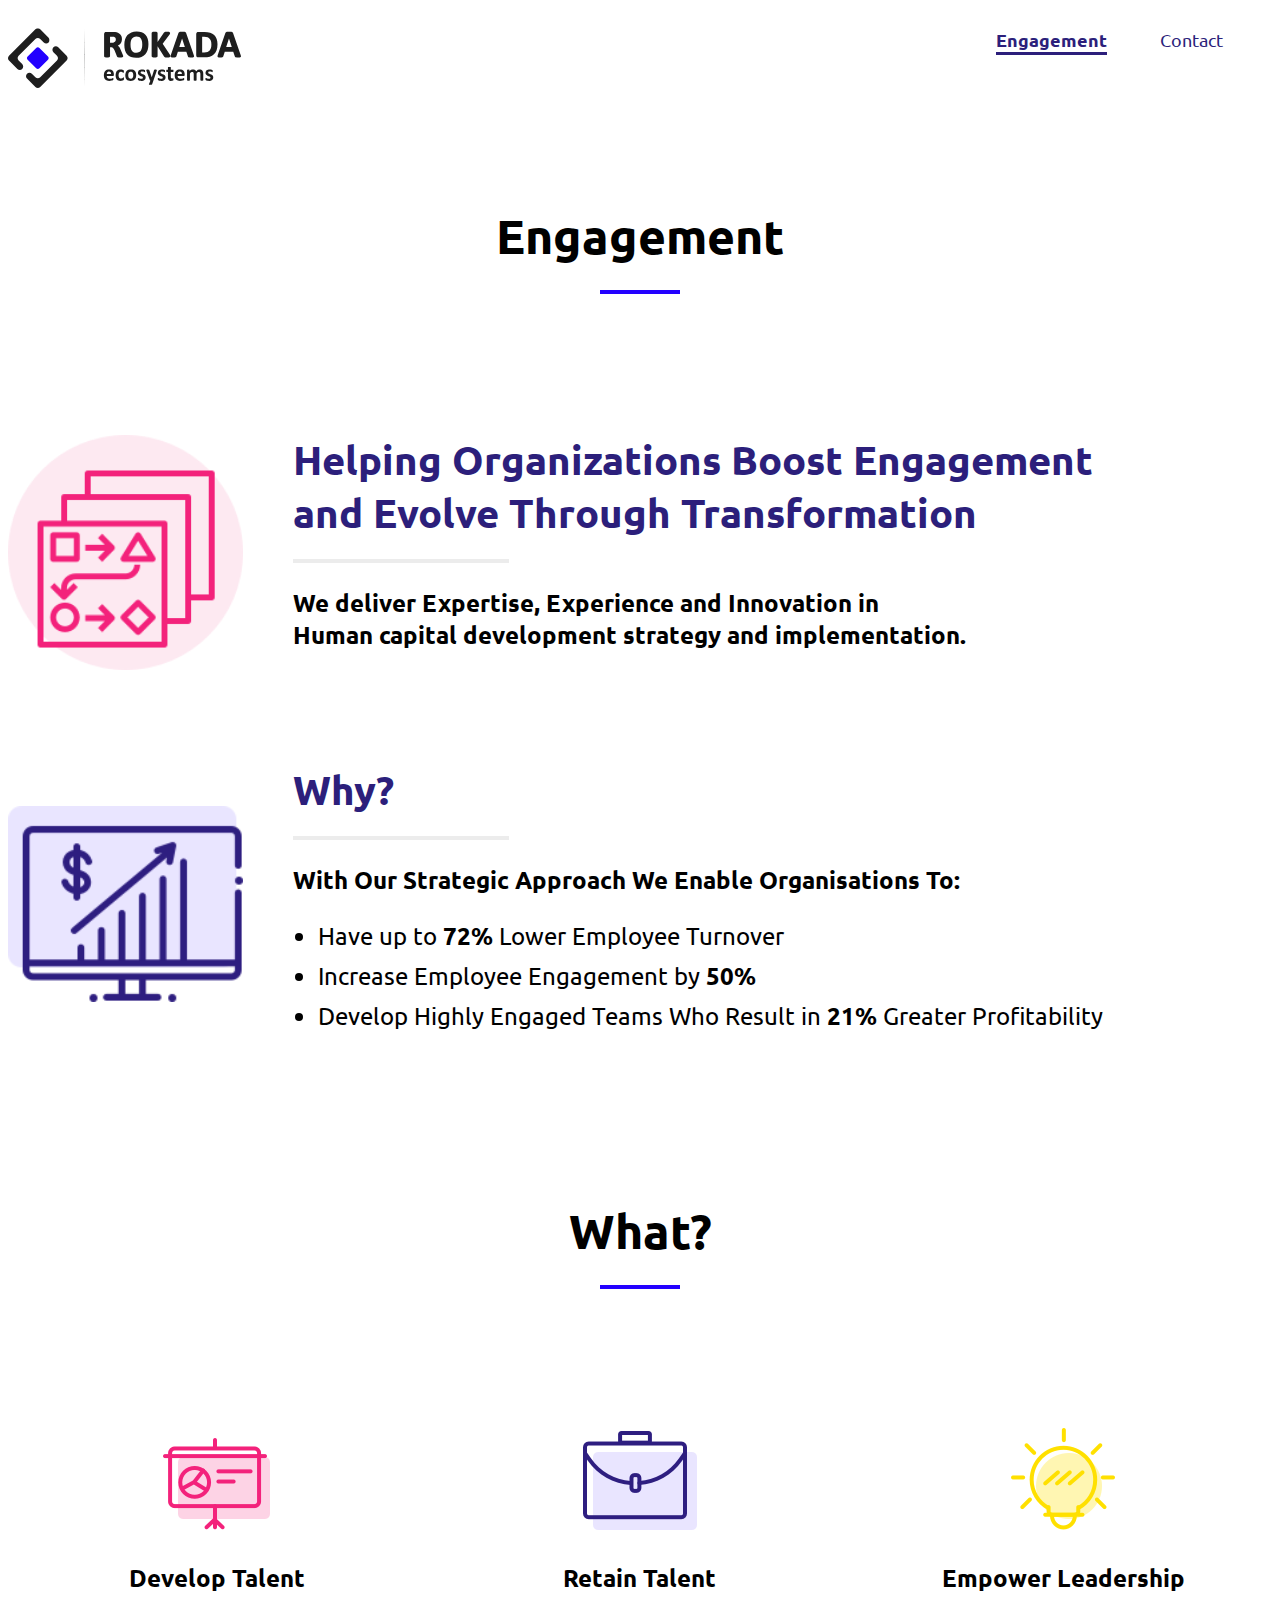
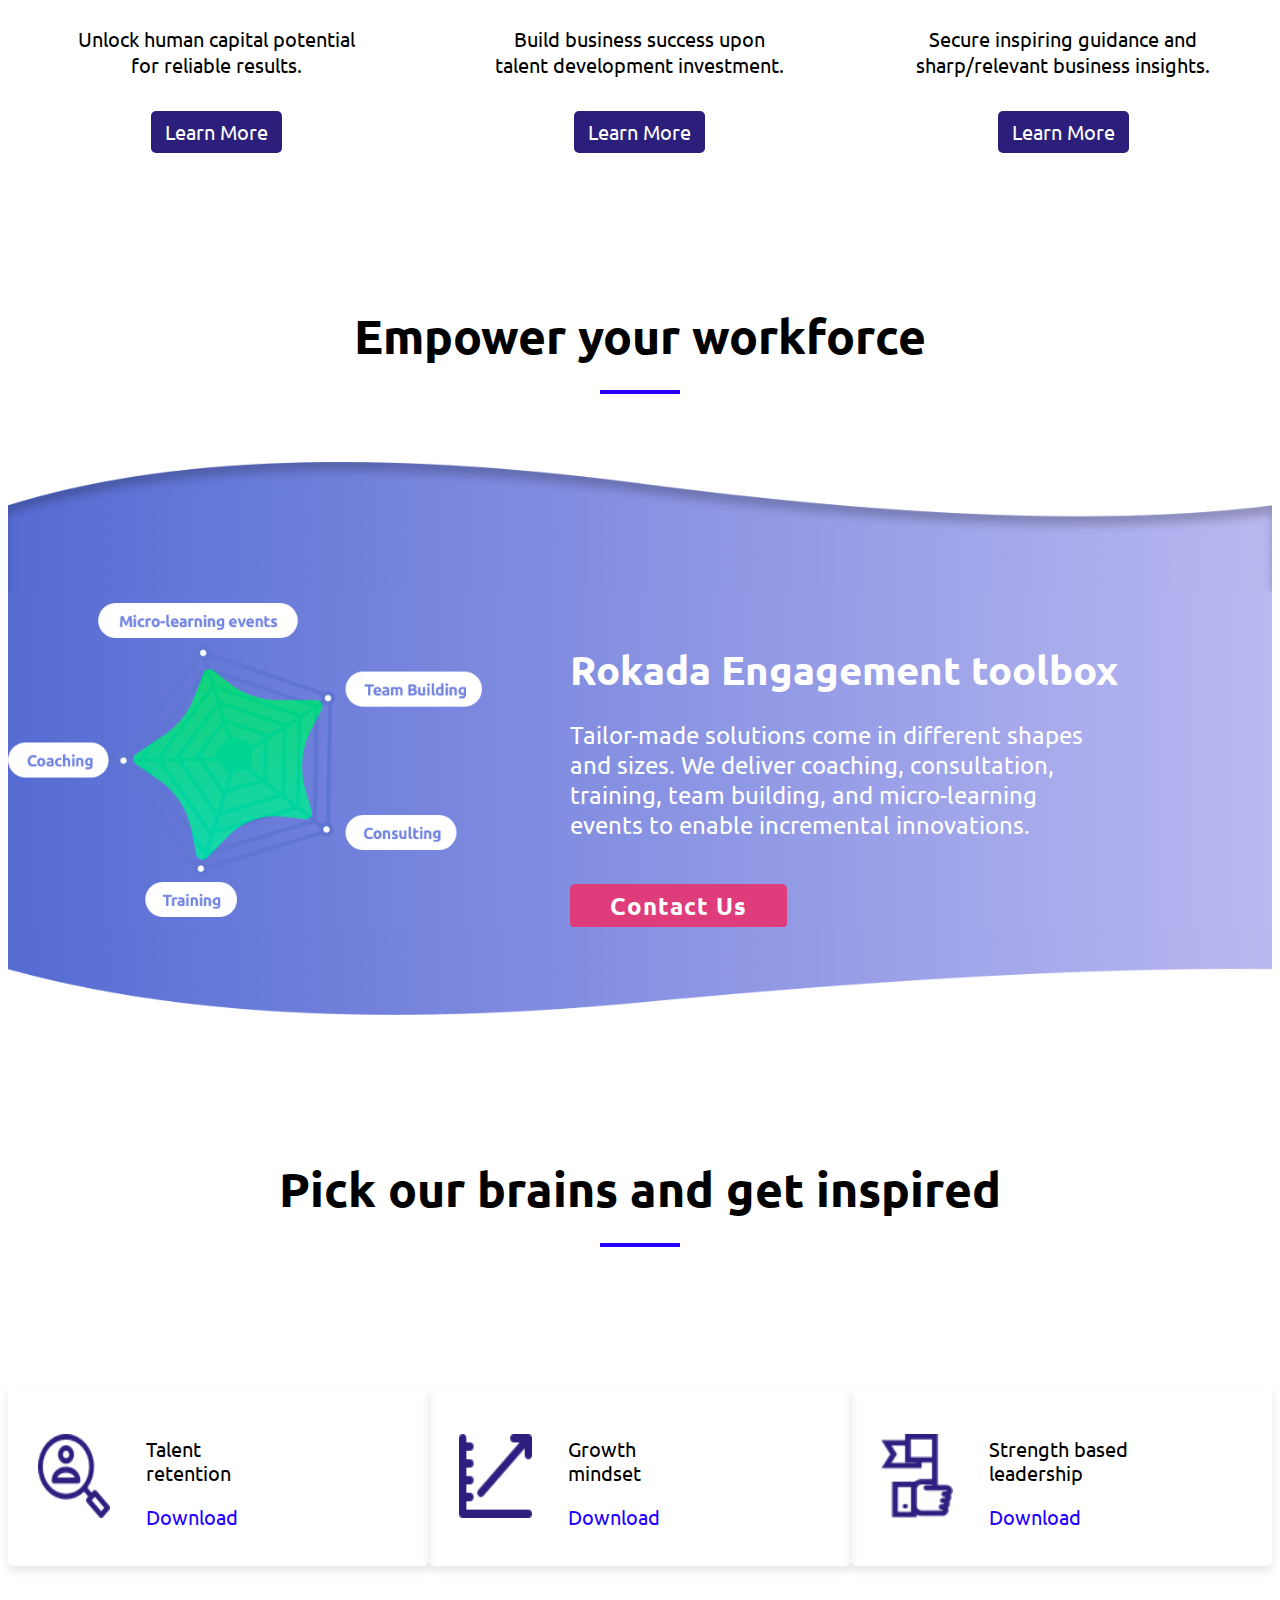
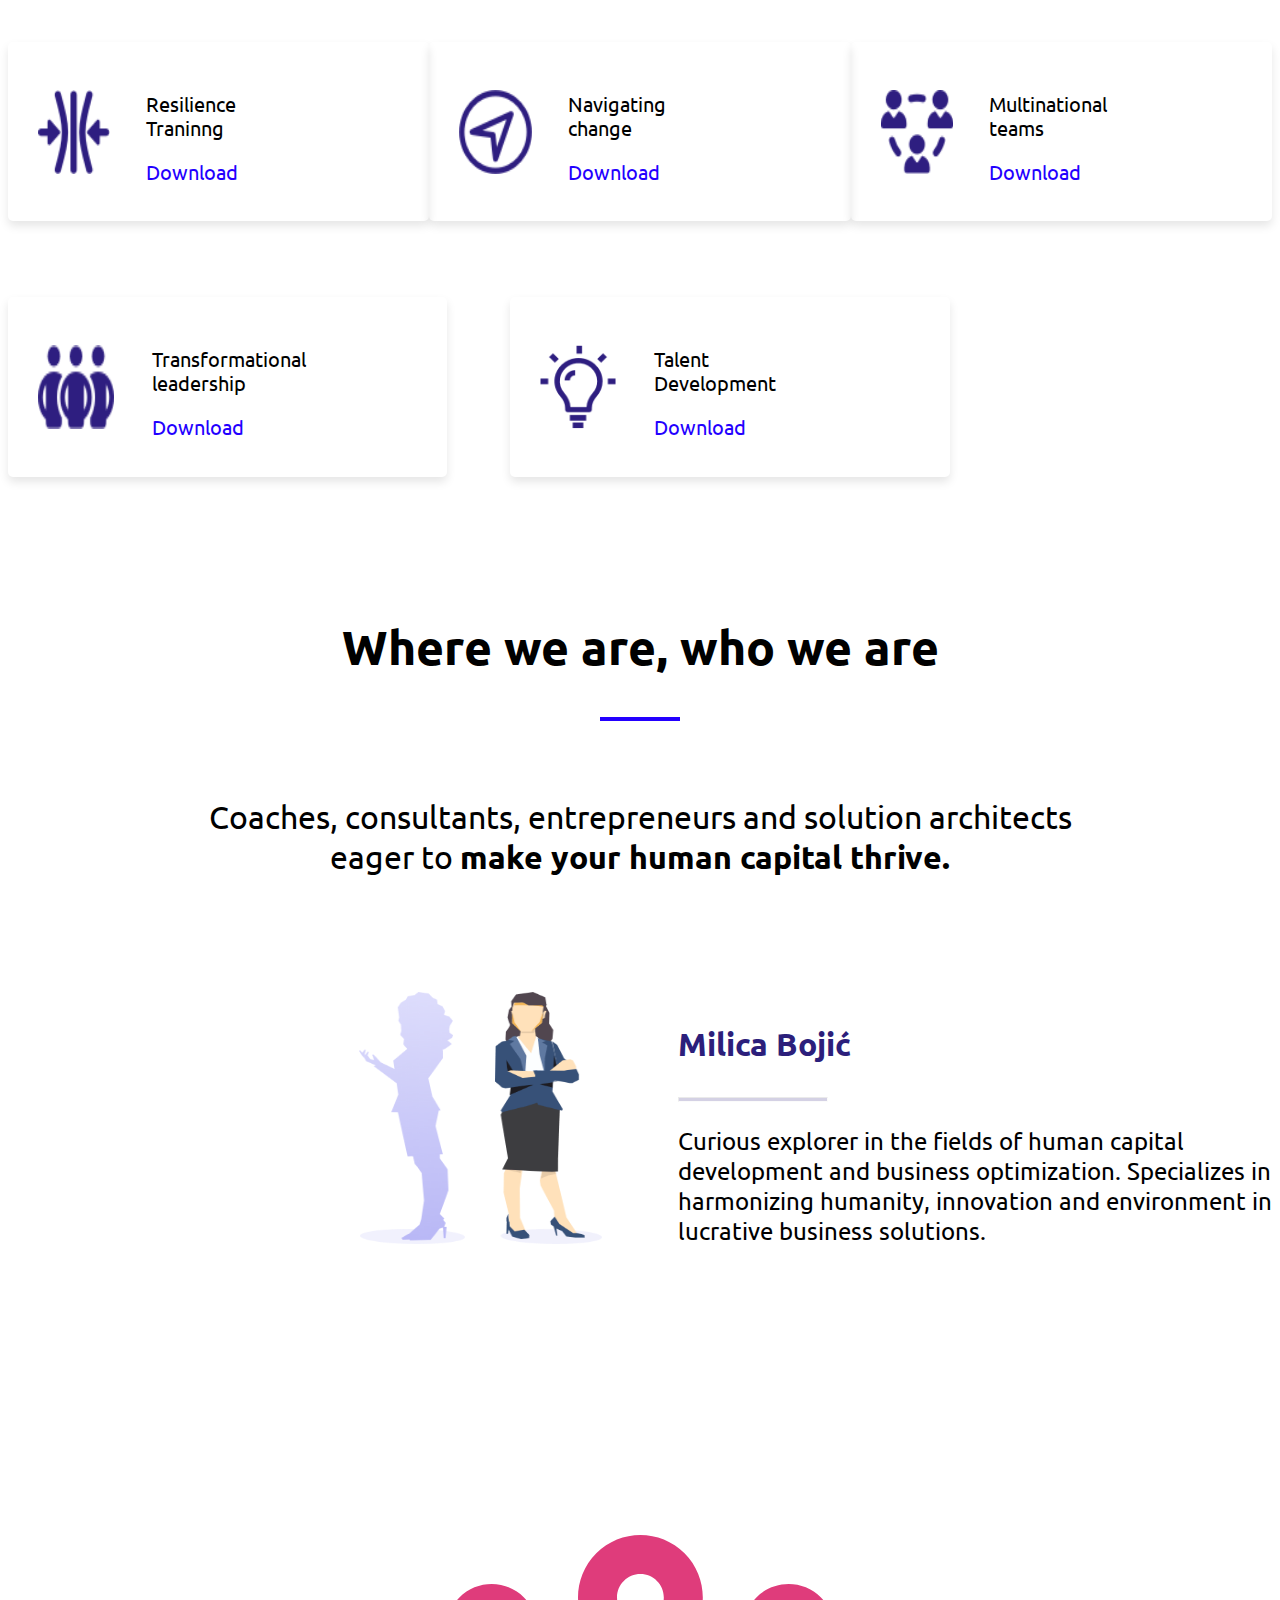
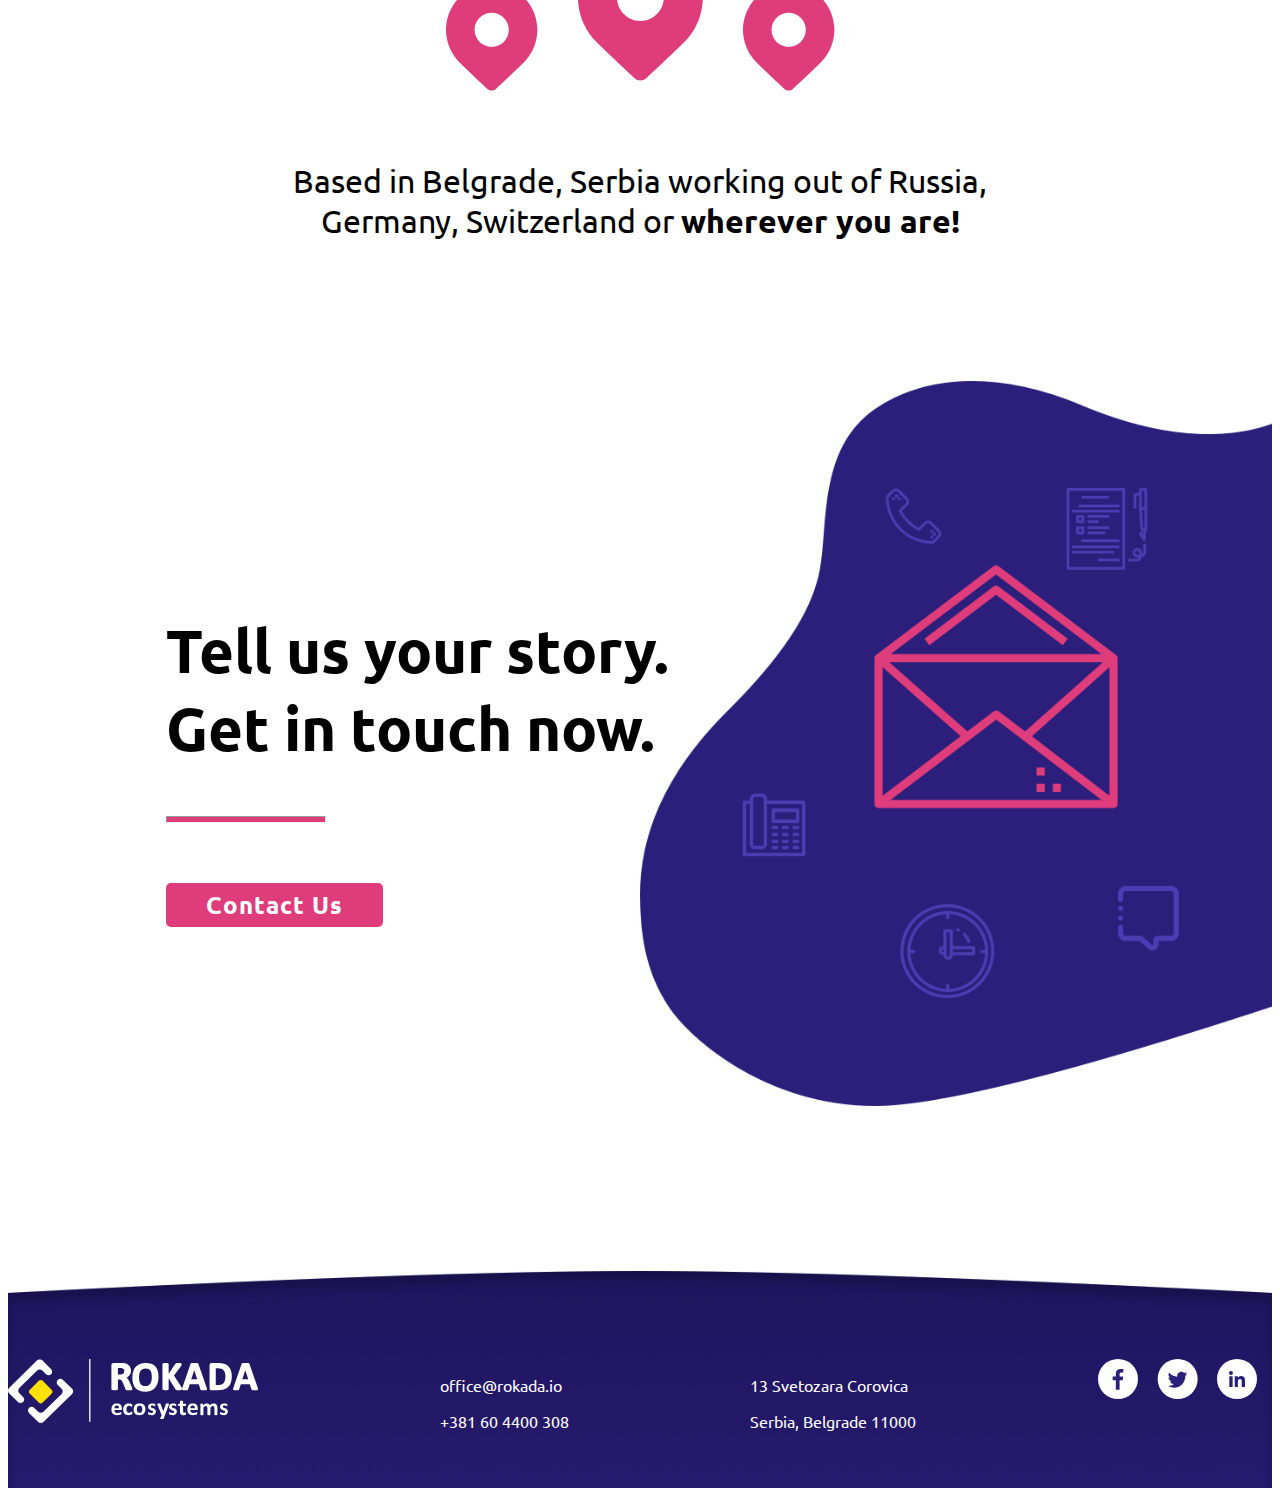
==== commit 85d93c4a: "test" ====
--- a/HTML/engagement.html
+++ b/HTML/engagement.html
@@ -195,7 +195,7 @@
                 </div>
 
                 <div class="pickOurDiv">
-                        <div class="animation">
+                            <div class="animation">
                                 <img src="../PICS/resilienceTraning (1).png" alt="">
                                 <div>
                                     <p>Resilience <br> Traninng</p>
@@ -216,6 +216,25 @@
                                     <a href="#"><p>Download</p></a>
                                 </div>
                             </div>
+                </div>
+
+                <div class="pickOurDiv">
+                    <div class="animation">
+                        <img src="../PICS/transformational.png" alt="">
+
+                        <div>
+                            <p>Transformational <br> leadership</p>
+                            <a href="http://rokadaecosystems.com/brochures/Transformational leadership.pdf" download><p>Download</p></a>
+                        </div>
+                    </div>
+
+                    <div class="animation">
+                        <img src="../PICS/talentDev.png" alt="">
+                        <div>
+                            <p>Talent <br> Development</p>
+                            <a href="http://rokadaecosystems.com/brochures/DevelopTalent.pdf" download><p>Download</p></a>
+                        </div>
+                    </div>
                 </div>
         </section>    
 
--- a/CSS/main.css
+++ b/CSS/main.css
@@ -909,6 +909,20 @@
     margin-bottom: 6%;
 }
 
+/* .pickOurDiv:last-of-type{
+    display: block;
+} */
+
+.pickOurDiv:last-of-type {
+    justify-content: flex-start;
+}
+
+.pickOurDiv:last-of-type > div:first-of-type{
+    margin-right: 5%;
+}
+
+
+
 .pickOurDiv > div{
     display: flex;
     justify-content: space-between;
@@ -1026,7 +1040,7 @@
 }
 
 #contactForm{
-    margin: 0 auto 12% auto;
+    margin: 0 auto 4% auto;
     width: 40%;
     box-shadow: 1px 1px 44px rgba(38, 63, 90, 0.09);
     padding: 3.2% 4% 6% 4%;
@@ -1101,6 +1115,22 @@
     float: right;
 }
 
+#successH4{
+    background-color: #2300FF;
+    font-family: 'Ubuntu' ,sans-serif;
+    margin: 0 auto 3%;
+    width: 40%;   
+    border-radius: 5px;
+}
+
+#wrongH4{
+    background-color: #DF3C7B;
+    font-family: 'Ubuntu' ,sans-serif;
+    margin: 0 auto 3%;
+    width: 40%;   
+    border-radius: 5px;
+}
+
 
 
 @media only screen and ( max-width: 600px ){
@@ -1657,5 +1687,12 @@
         font-size: 14px;
         margin: 0 auto;
     }
-}
-    
+
+    #leaderDivShow, #talentDivShow, #developDivShow {
+        width: 90%;
+        margin: 0 auto 5% auto;
+    }
+
+    
+}
+    
